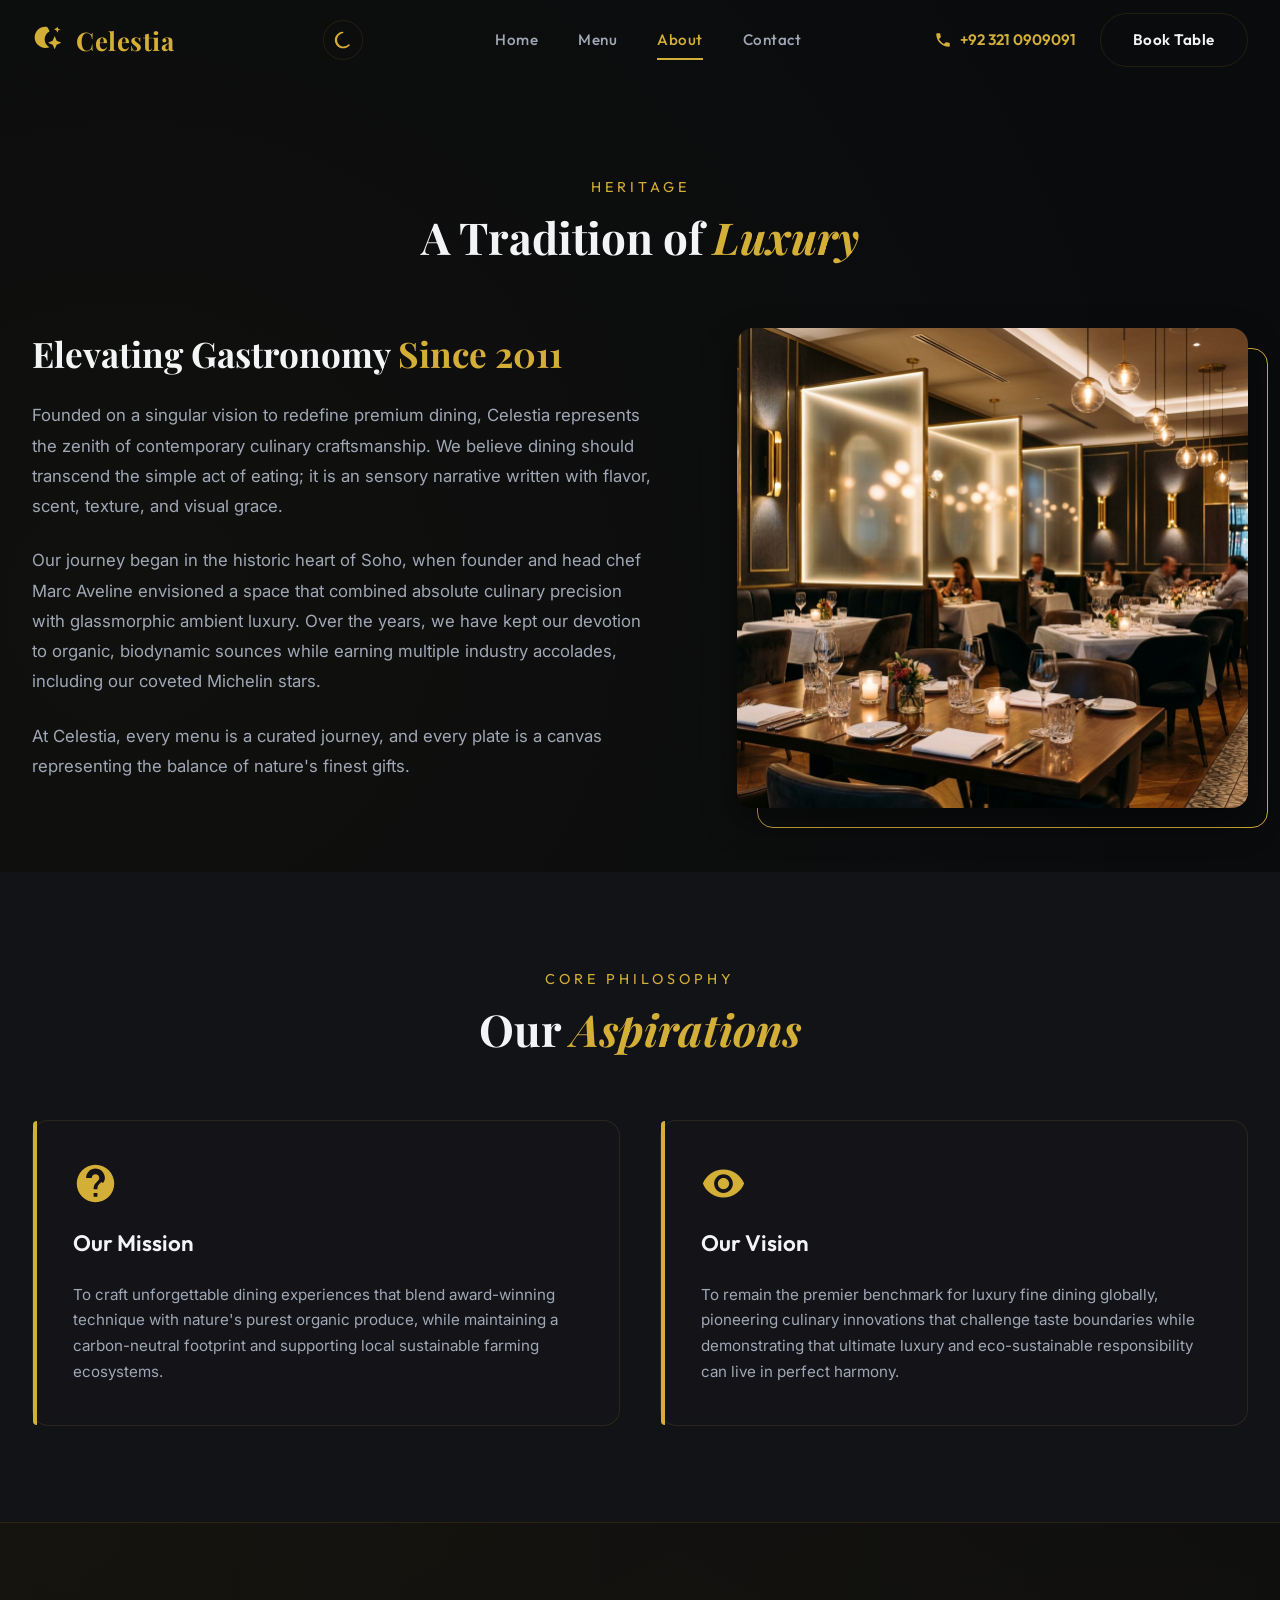
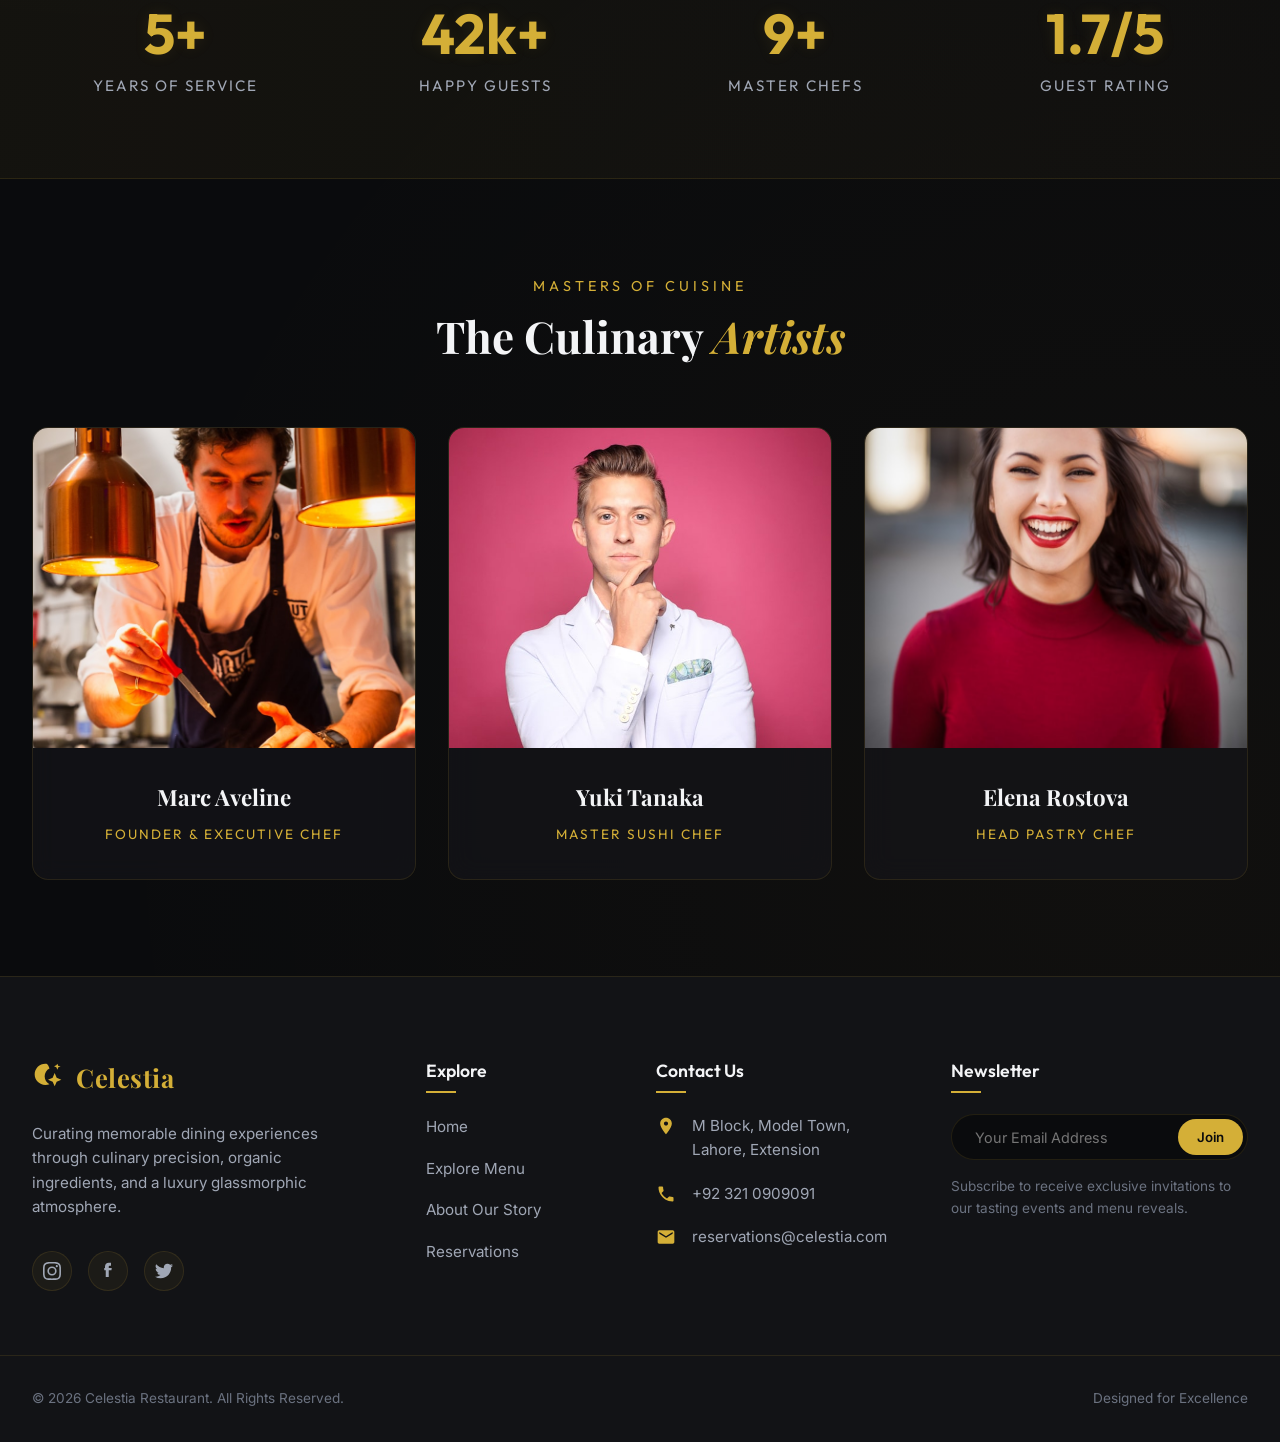
==== about.html @ 144b140e "Celestia Restaurant" ====
<!DOCTYPE html>
<html lang="en">
<head>
    <script>
        // Immediately apply saved theme to prevent flickering
        if (localStorage.getItem('theme') === 'light') {
            document.documentElement.classList.add('light-theme');
        }
    </script>
    <meta charset="UTF-8">
    <meta name="viewport" content="width=device-width, initial-scale=1.0">
    <title>Celestia | Our Story</title>
    <meta name="description" content="Discover Celestia's heritage, mission, and the culinary visionaries behind our Michelin-starred kitchen. Meet our chefs and explore our history.">
    <!-- Favicon -->
    <link rel="icon" type="image/svg+xml" href="data:image/svg+xml,<svg xmlns='http://www.w3.org/2000/svg' viewBox='0 0 24 24' fill='%23d4af37'><path d='M10 2c-4.42 0-8 3.58-8 8s3.58 8 8 8c1.1 0 2.15-.22 3.11-.62-2.18-1.07-3.61-3.35-3.61-5.88 0-2.53 1.43-4.81 3.61-5.88C12.15 2.22 11.1 2 10 2z'/><path d='M17 9l1.5 3.5L22 14l-3.5 1.5L17 19l-1.5-3.5L12 14l3.5-1.5L17 9z'/><path d='M19 2l.75 1.75L21.5 4l-1.75.75L19 6.5l-.75-1.75L16.5 4l1.75-.75L19 2z'/></svg>">
    <!-- Stylesheets -->
    <link rel="stylesheet" href="css/styles.css">
    <link rel="stylesheet" href="css/about.css">
</head>
<body>

    <!-- Preloader (Bonus Feature) -->
    <div id="preloader">
        <div class="loader-container">
            <div class="loader-logo">
                <svg class="logo-icon" viewBox="0 0 24 24" xmlns="http://www.w3.org/2000/svg">
                    <path d="M10 2c-4.42 0-8 3.58-8 8s3.58 8 8 8c1.1 0 2.15-.22 3.11-.62-2.18-1.07-3.61-3.35-3.61-5.88 0-2.53 1.43-4.81 3.61-5.88C12.15 2.22 11.1 2 10 2z" />
                    <path d="M17 9l1.5 3.5L22 14l-3.5 1.5L17 19l-1.5-3.5L12 14l3.5-1.5L17 9z" />
                    <path d="M19 2l.75 1.75L21.5 4l-1.75.75L19 6.5l-.75-1.75L16.5 4l1.75-.75L19 2z" />
                </svg>
                <span>Celestia</span>
            </div>
            <div class="loader-bar"></div>
        </div>
    </div>

    <!-- Header Section -->
    <header class="header" id="main-header">
        <div class="container nav-container">
            <!-- Brand Logo -->
            <a href="index.html" class="logo" id="header-logo">
                <svg class="logo-icon" viewBox="0 0 24 24" xmlns="http://www.w3.org/2000/svg">
                    <path d="M10 2c-4.42 0-8 3.58-8 8s3.58 8 8 8c1.1 0 2.15-.22 3.11-.62-2.18-1.07-3.61-3.35-3.61-5.88 0-2.53 1.43-4.81 3.61-5.88C12.15 2.22 11.1 2 10 2z" />
                    <path d="M17 9l1.5 3.5L22 14l-3.5 1.5L17 19l-1.5-3.5L12 14l3.5-1.5L17 9z" />
                    <path d="M19 2l.75 1.75L21.5 4l-1.75.75L19 6.5l-.75-1.75L16.5 4l1.75-.75L19 2z" />
                </svg>
                <span>Celestia</span>
            </a>

            <!-- Theme Toggle Button (Bonus Feature) -->
            <button class="theme-toggle" id="theme-toggle-btn" aria-label="Toggle Theme">
                <svg class="sun-icon" viewBox="0 0 24 24"><path d="M12 7c-2.76 0-5 2.24-5 5s2.24 5 5 5 5-2.24 5-5-2.24-5-5-5zM2 13h2c.55 0 1-.45 1-1s-.45-1-1-1H2c-.55 0-1 .45-1 1s.45 1 1 1zm18 0h2c.55 0 1-.45 1-1s-.45-1-1-1h-2c-.55 0-1 .45-1 1s.45 1 1 1zM11 2v2c0 .55.45 1 1 1s1-.45 1-1V2c0-.55-.45-1-1-1s-1 .45-1 1zm0 18v2c0 .55.45 1 1 1s1-.45 1-1v-2c0-.55-.45-1-1-1s-1 .45-1 1zM5.99 4.58c-.39-.39-1.03-.39-1.41 0s-.39 1.03 0 1.41l1.06 1.06c.39.39 1.03.39 1.41 0s.39-1.03 0-1.41L5.99 4.58zm12.37 12.37c-.39-.39-1.03-.39-1.41 0s-.39 1.03 0 1.41l1.06 1.06c.39.39 1.03.39 1.41 0s.39-1.03 0-1.41l-1.06-1.06zm1.06-12.37c-.39-.39-1.03-.39-1.41 0l-1.06 1.06c-.39.39-.39 1.03 0 1.41s1.03.39 1.41 0l1.06-1.06c.39-.38.39-1.02 0-1.41zm-12.37 12.37c-.39-.39-1.03-.39-1.41 0l-1.06 1.06c-.39.39-.39 1.03 0 1.41s1.03.39 1.41 0l1.06-1.06c.39-.38.39-1.02 0-1.41z"/></svg>
                <svg class="moon-icon" viewBox="0 0 24 24"><path d="M12.3 22h-.1c-5.5 0-10-4.5-10-10C2.2 6.8 6.3 2.5 11.5 2c.5-.1 1 .3 1 .8s-.3.9-.8 1c-4.2.7-7.2 4.6-6.7 9 .5 3.9 3.8 7 7.8 7 2.1 0 4.1-.8 5.6-2.3.4-.4 1-.4 1.4 0 .4.4.4 1 0 1.4-2.1 2-5 3.1-7.8 3.1z"/></svg>
            </button>

            <!-- Mobile Navigation Trigger -->
            <div class="hamburger" id="nav-toggle" aria-label="Toggle Navigation">
                <span></span>
                <span></span>
                <span></span>
            </div>

            <!-- Navigation Links -->
            <nav class="nav-menu" id="nav-links">
                <a href="index.html" class="nav-link" id="link-home">Home</a>
                <a href="menu.html" class="nav-link" id="link-menu">Menu</a>
                <a href="about.html" class="nav-link active" id="link-about">About</a>
                <a href="contact.html" class="nav-link" id="link-contact">Contact</a>
            </nav>

            <!-- Navbar Secondary CTA -->
            <div class="nav-actions">
                <a href="tel:+923210909091" class="nav-phone">
                    <svg width="18" height="18" viewBox="0 0 24 24" fill="currentColor">
                        <path d="M6.62 10.79c1.44 2.83 3.76 5.14 6.59 6.59l2.2-2.2c.27-.27.67-.36 1.02-.24 1.12.37 2.33.57 3.57.57.55 0 1 .45 1 1V20c0 .55-.45 1-1 1-9.39 0-17-7.61-17-17 0-.55.45-1 1-1h3.5c.55 0 1 .45 1 1 0 1.25.2 2.45.57 3.57.11.35.03.74-.25 1.02l-2.2 2.2z"/>
                    </svg>
                    <span>+92 321 0909091</span>
                </a>
                <a href="contact.html" class="btn btn-secondary" id="nav-book-btn">Book Table</a>
            </div>
        </div>
    </header>

    <main style="padding-top: var(--header-height);">
        <!-- About Introduction & Story -->
        <section class="about-story" id="our-heritage">
            <div class="container">
                <div class="section-header reveal">
                    <span class="section-subtitle">Heritage</span>
                    <h1 class="section-title">A Tradition of <span>Luxury</span></h1>
                </div>

                <div class="story-grid">
                    <div class="story-content reveal">
                        <h3>Elevating Gastronomy <span>Since 2011</span></h3>
                        <p>Founded on a singular vision to redefine premium dining, Celestia represents the zenith of contemporary culinary craftsmanship. We believe dining should transcend the simple act of eating; it is an sensory narrative written with flavor, scent, texture, and visual grace.</p>
                        <p>Our journey began in the historic heart of Soho, when founder and head chef Marc Aveline envisioned a space that combined absolute culinary precision with glassmorphic ambient luxury. Over the years, we have kept our devotion to organic, biodynamic sounces while earning multiple industry accolades, including our coveted Michelin stars.</p>
                        <p>At Celestia, every menu is a curated journey, and every plate is a canvas representing the balance of nature's finest gifts.</p>
                    </div>
                    <div class="story-img-wrap reveal" style="transition-delay: 0.2s;">
                        <div class="story-img-border"></div>
                        <img src="assets/images/about-story.jpg" alt="Celestia kitchen culinary master cooking" class="story-image">
                    </div>
                </div>
            </div>
        </section>

        <!-- Mission & Vision -->
        <section class="mission-vision" id="mission-values">
            <div class="container">
                <div class="section-header reveal">
                    <span class="section-subtitle">Core Philosophy</span>
                    <h2 class="section-title">Our <span>Aspirations</span></h2>
                </div>

                <div class="grid-2">
                    <!-- Mission -->
                    <div class="glass-card mv-card reveal">
                        <svg class="mv-icon" viewBox="0 0 24 24">
                            <path d="M12 2C6.48 2 2 6.48 2 12s4.48 10 10 10 10-4.48 10-10S17.52 2 12 2zm1 17h-2v-2h2v2zm2.07-7.75l-.9.92C13.45 12.9 13 13.5 13 15h-2v-.5c0-1.1.45-2.1 1.17-2.83l1.24-1.26c.37-.36.59-.86.59-1.41 0-1.1-.9-2-2-2s-2 .9-2 2H7c0-2.76 2.24-5 5-5s5 2.24 5 5c0 1.04-.42 1.99-1.07 2.75z"/>
                        </svg>
                        <h3>Our Mission</h3>
                        <p>To craft unforgettable dining experiences that blend award-winning technique with nature's purest organic produce, while maintaining a carbon-neutral footprint and supporting local sustainable farming ecosystems.</p>
                    </div>
                    <!-- Vision -->
                    <div class="glass-card mv-card reveal" style="transition-delay: 0.15s;">
                        <svg class="mv-icon" viewBox="0 0 24 24">
                            <path d="M12 4.5C7 4.5 2.73 7.61 1 12c1.73 4.39 6 7.5 11 7.5s9.27-3.11 11-7.5c-1.73-4.39-6-7.5-11-7.5zM12 17c-2.76 0-5-2.24-5-5s2.24-5 5-5 5 2.24 5 5-2.24 5-5 5zm0-8c-1.66 0-3 1.34-3 3s1.34 3 3 3 3-1.34 3-3-1.34-3-3-3z"/>
                        </svg>
                        <h3>Our Vision</h3>
                        <p>To remain the premier benchmark for luxury fine dining globally, pioneering culinary innovations that challenge taste boundaries while demonstrating that ultimate luxury and eco-sustainable responsibility can live in perfect harmony.</p>
                    </div>
                </div>
            </div>
        </section>

        <!-- Statistics counters section -->
        <section class="stats" id="stats-counters">
            <div class="container grid-4">
                <!-- Stat 1 -->
                <div class="stat-item reveal">
                    <span class="stat-number"><span class="counter" data-target="15">0</span>+</span>
                    <span class="stat-label">Years of Service</span>
                </div>
                <!-- Stat 2 -->
                <div class="stat-item reveal" style="transition-delay: 0.1s;">
                    <span class="stat-number"><span class="counter" data-target="120">0</span>k+</span>
                    <span class="stat-label">Happy Guests</span>
                </div>
                <!-- Stat 3 -->
                <div class="stat-item reveal" style="transition-delay: 0.2s;">
                    <span class="stat-number"><span class="counter" data-target="25">0</span>+</span>
                    <span class="stat-label">Master Chefs</span>
                </div>
                <!-- Stat 4 -->
                <div class="stat-item reveal" style="transition-delay: 0.3s;">
                    <span class="stat-number"><span class="counter" data-target="4.9" data-decimals="1">0</span>/5</span>
                    <span class="stat-label">Guest Rating</span>
                </div>
            </div>
        </section>

        <!-- Team Section -->
        <section class="team" id="culinary-team">
            <div class="container">
                <div class="section-header reveal">
                    <span class="section-subtitle">Masters of Cuisine</span>
                    <h2 class="section-title">The Culinary <span>Artists</span></h2>
                </div>

                <div class="grid-3 team-grid">
                    <!-- Chef 1 -->
                    <div class="glass-card team-card reveal">
                        <div class="team-img-wrap">
                            <img src="assets/images/chef-1.jpg" alt="Chef Marc Aveline">
                            <div class="team-social-overlay">
                                <a href="#" class="team-social-icon" aria-label="Twitter">
                                    <svg width="16" height="16" fill="currentColor" viewBox="0 0 24 24"><path d="M24 4.557a9.83 9.83 0 01-2.828.775 4.932 4.932 0 002.165-2.724 9.864 9.864 0 01-3.127 1.195 4.916 4.916 0 00-3.594-1.555c-3.179 0-5.515 2.966-4.797 6.045A13.978 13.978 0 011.671 3.149a4.909 4.909 0 001.523 6.574 4.903 4.903 0 01-2.229-.616c-.054 2.281 1.581 4.415 3.949 4.89a4.935 4.935 0 01-2.224.084 4.928 4.928 0 004.6 3.417A9.867 9.867 0 010 19.54a13.94 13.94 0 007.548 2.212c9.142 0 14.307-7.721 13.995-14.646A10.025 10.025 0 0024 4.557z"/></svg>
                                </a>
                                <a href="#" class="team-social-icon" aria-label="Instagram">
                                    <svg width="16" height="16" fill="currentColor" viewBox="0 0 24 24"><path d="M12 2.163c3.204 0 3.584.012 4.85.07 3.252.148 4.771 1.691 4.919 4.919.058 1.265.069 1.645.069 4.849 0 3.205-.012 3.584-.069 4.849-.149 3.225-1.664 4.771-4.919 4.919-1.266.058-1.644.07-4.85.07-3.204 0-3.584-.012-4.849-.07-3.26-.149-4.771-1.699-4.919-4.92-.058-1.265-.07-1.644-.07-4.849 0-3.204.013-3.583.07-4.849.149-3.227 1.664-4.771 4.919-4.919 1.266-.057 1.645-.069 4.849-.069zM12 0C8.741 0 8.333.014 7.053.072 2.695.272.273 2.69.073 7.051.014 8.333 0 8.741 0 12c0 3.259.014 3.668.072 4.948.2 4.358 2.618 6.78 6.98 6.98 1.281.058 1.689.072 4.948.072 3.259 0 3.668-.014 4.948-.072 4.354-.2 6.782-2.618 6.979-6.98.059-1.28.073-1.689.073-4.948 0-3.259-.014-3.667-.072-4.947-.196-4.354-2.617-6.78-6.979-6.98C15.668.014 15.259 0 12 0zm0 5.838a6.162 6.162 0 100 12.324 6.162 6.162 0 000-12.324zM12 16a4 4 0 110-8 4 4 0 010 8zm6.406-11.845a1.44 1.44 0 100 2.881 1.44 1.44 0 000-2.881z"/></svg>
                                </a>
                            </div>
                        </div>
                        <div class="team-info">
                            <h3 class="team-name">Marc Aveline</h3>
                            <span class="team-role">Founder & Executive Chef</span>
                        </div>
                    </div>
                    <!-- Chef 2 -->
                    <div class="glass-card team-card reveal" style="transition-delay: 0.1s;">
                        <div class="team-img-wrap">
                            <img src="assets/images/chef-2.jpg" alt="Chef Yuki Tanaka">
                            <div class="team-social-overlay">
                                <a href="#" class="team-social-icon" aria-label="Twitter">
                                    <svg width="16" height="16" fill="currentColor" viewBox="0 0 24 24"><path d="M24 4.557a9.83 9.83 0 01-2.828.775 4.932 4.932 0 002.165-2.724 9.864 9.864 0 01-3.127 1.195 4.916 4.916 0 00-3.594-1.555c-3.179 0-5.515 2.966-4.797 6.045A13.978 13.978 0 011.671 3.149a4.909 4.909 0 001.523 6.574 4.903 4.903 0 01-2.229-.616c-.054 2.281 1.581 4.415 3.949 4.89a4.935 4.935 0 01-2.224.084 4.928 4.928 0 004.6 3.417A9.867 9.867 0 010 19.54a13.94 13.94 0 007.548 2.212c9.142 0 14.307-7.721 13.995-14.646A10.025 10.025 0 0024 4.557z"/></svg>
                                </a>
                                <a href="#" class="team-social-icon" aria-label="Instagram">
                                    <svg width="16" height="16" fill="currentColor" viewBox="0 0 24 24"><path d="M12 2.163c3.204 0 3.584.012 4.85.07 3.252.148 4.771 1.691 4.919 4.919.058 1.265.069 1.645.069 4.849 0 3.205-.012 3.584-.069 4.849-.149 3.225-1.664 4.771-4.919 4.919-1.266.058-1.644.07-4.85.07-3.204 0-3.584-.012-4.849-.07-3.26-.149-4.771-1.699-4.919-4.92-.058-1.265-.07-1.644-.07-4.849 0-3.204.013-3.583.07-4.849.149-3.227 1.664-4.771 4.919-4.919 1.266-.057 1.645-.069 4.849-.069zM12 0C8.741 0 8.333.014 7.053.072 2.695.272.273 2.69.073 7.051.014 8.333 0 8.741 0 12c0 3.259.014 3.668.072 4.948.2 4.358 2.618 6.78 6.98 6.98 1.281.058 1.689.072 4.948.072 3.259 0 3.668-.014 4.948-.072 4.354-.2 6.782-2.618 6.979-6.98.059-1.28.073-1.689.073-4.948 0-3.259-.014-3.667-.072-4.947-.196-4.354-2.617-6.78-6.979-6.98C15.668.014 15.259 0 12 0zm0 5.838a6.162 6.162 0 100 12.324 6.162 6.162 0 000-12.324zM12 16a4 4 0 110-8 4 4 0 010 8zm6.406-11.845a1.44 1.44 0 100 2.881 1.44 1.44 0 000-2.881z"/></svg>
                                </a>
                            </div>
                        </div>
                        <div class="team-info">
                            <h3 class="team-name">Yuki Tanaka</h3>
                            <span class="team-role">Master Sushi Chef</span>
                        </div>
                    </div>
                    <!-- Chef 3 -->
                    <div class="glass-card team-card reveal" style="transition-delay: 0.2s;">
                        <div class="team-img-wrap">
                            <img src="assets/images/chef-3.jpg" alt="Chef Elena Rostova">
                            <div class="team-social-overlay">
                                <a href="#" class="team-social-icon" aria-label="Twitter">
                                    <svg width="16" height="16" fill="currentColor" viewBox="0 0 24 24"><path d="M24 4.557a9.83 9.83 0 01-2.828.775 4.932 4.932 0 002.165-2.724 9.864 9.864 0 01-3.127 1.195 4.916 4.916 0 00-3.594-1.555c-3.179 0-5.515 2.966-4.797 6.045A13.978 13.978 0 011.671 3.149a4.909 4.909 0 001.523 6.574 4.903 4.903 0 01-2.229-.616c-.054 2.281 1.581 4.415 3.949 4.89a4.935 4.935 0 01-2.224.084 4.928 4.928 0 004.6 3.417A9.867 9.867 0 010 19.54a13.94 13.94 0 007.548 2.212c9.142 0 14.307-7.721 13.995-14.646A10.025 10.025 0 0024 4.557z"/></svg>
                                </a>
                                <a href="#" class="team-social-icon" aria-label="Instagram">
                                    <svg width="16" height="16" fill="currentColor" viewBox="0 0 24 24"><path d="M12 2.163c3.204 0 3.584.012 4.85.07 3.252.148 4.771 1.691 4.919 4.919.058 1.265.069 1.645.069 4.849 0 3.205-.012 3.584-.069 4.849-.149 3.225-1.664 4.771-4.919 4.919-1.266.058-1.644.07-4.85.07-3.204 0-3.584-.012-4.849-.07-3.26-.149-4.771-1.699-4.919-4.92-.058-1.265-.07-1.644-.07-4.849 0-3.204.013-3.583.07-4.849.149-3.227 1.664-4.771 4.919-4.919 1.266-.057 1.645-.069 4.849-.069zM12 0C8.741 0 8.333.014 7.053.072 2.695.272.273 2.69.073 7.051.014 8.333 0 8.741 0 12c0 3.259.014 3.668.072 4.948.2 4.358 2.618 6.78 6.98 6.98 1.281.058 1.689.072 4.948.072 3.259 0 3.668-.014 4.948-.072 4.354-.2 6.782-2.618 6.979-6.98.059-1.28.073-1.689.073-4.948 0-3.259-.014-3.667-.072-4.947-.196-4.354-2.617-6.78-6.979-6.98C15.668.014 15.259 0 12 0zm0 5.838a6.162 6.162 0 100 12.324 6.162 6.162 0 000-12.324zM12 16a4 4 0 110-8 4 4 0 010 8zm6.406-11.845a1.44 1.44 0 100 2.881 1.44 1.44 0 000-2.881z"/></svg>
                                </a>
                            </div>
                        </div>
                        <div class="team-info">
                            <h3 class="team-name">Elena Rostova</h3>
                            <span class="team-role">Head Pastry Chef</span>
                        </div>
                    </div>
                </div>
            </div>
        </section>
    </main>

    <!-- Footer Section -->
    <footer class="footer">
        <div class="container footer-grid">
            <!-- Col 1: Brand -->
            <div class="footer-brand">
                <a href="index.html" class="logo">
                    <svg class="logo-icon" viewBox="0 0 24 24" xmlns="http://www.w3.org/2000/svg">
                        <path d="M10 2c-4.42 0-8 3.58-8 8s3.58 8 8 8c1.1 0 2.15-.22 3.11-.62-2.18-1.07-3.61-3.35-3.61-5.88 0-2.53 1.43-4.81 3.61-5.88C12.15 2.22 11.1 2 10 2z" />
                        <path d="M17 9l1.5 3.5L22 14l-3.5 1.5L17 19l-1.5-3.5L12 14l3.5-1.5L17 9z" />
                        <path d="M19 2l.75 1.75L21.5 4l-1.75.75L19 6.5l-.75-1.75L16.5 4l1.75-.75L19 2z" />
                    </svg>
                    <span>Celestia</span>
                </a>
                <p>Curating memorable dining experiences through culinary precision, organic ingredients, and a luxury glassmorphic atmosphere.</p>
                <div class="social-links">
                    <a href="#" class="social-icon" aria-label="Instagram">
                        <svg width="18" height="18" viewBox="0 0 24 24" fill="currentColor"><path d="M12 2.163c3.204 0 3.584.012 4.85.07 3.252.148 4.771 1.691 4.919 4.919.058 1.265.069 1.645.069 4.849 0 3.205-.012 3.584-.069 4.849-.149 3.225-1.664 4.771-4.919 4.919-1.266.058-1.644.07-4.85.07-3.204 0-3.584-.012-4.849-.07-3.26-.149-4.771-1.699-4.919-4.92-.058-1.265-.07-1.644-.07-4.849 0-3.204.013-3.583.07-4.849.149-3.227 1.664-4.771 4.919-4.919 1.266-.057 1.645-.069 4.849-.069zM12 0C8.741 0 8.333.014 7.053.072 2.695.272.273 2.69.073 7.051.014 8.333 0 8.741 0 12c0 3.259.014 3.668.072 4.948.2 4.358 2.618 6.78 6.98 6.98 1.281.058 1.689.072 4.948.072 3.259 0 3.668-.014 4.948-.072 4.354-.2 6.782-2.618 6.979-6.98.059-1.28.073-1.689.073-4.948 0-3.259-.014-3.667-.072-4.947-.196-4.354-2.617-6.78-6.979-6.98C15.668.014 15.259 0 12 0zm0 5.838a6.162 6.162 0 100 12.324 6.162 6.162 0 000-12.324zM12 16a4 4 0 110-8 4 4 0 010 8zm6.406-11.845a1.44 1.44 0 100 2.881 1.44 1.44 0 000-2.881z"/></svg>
                    </a>
                    <a href="#" class="social-icon" aria-label="Facebook">
                        <svg width="18" height="18" viewBox="0 0 24 24" fill="currentColor"><path d="M9 8H7v3h2v9h4v-9h3.6l.4-3H13V6c0-.5.5-1 1-1h2V1h-3c-3 0-5 2-5 5v2z"/></svg>
                    </a>
                    <a href="#" class="social-icon" aria-label="Twitter">
                        <svg width="18" height="18" viewBox="0 0 24 24" fill="currentColor"><path d="M24 4.557a9.83 9.83 0 01-2.828.775 4.932 4.932 0 002.165-2.724 9.864 9.864 0 01-3.127 1.195 4.916 4.916 0 00-3.594-1.555c-3.179 0-5.515 2.966-4.797 6.045A13.978 13.978 0 011.671 3.149a4.909 4.909 0 001.523 6.574 4.903 4.903 0 01-2.229-.616c-.054 2.281 1.581 4.415 3.949 4.89a4.935 4.935 0 01-2.224.084 4.928 4.928 0 004.6 3.417A9.867 9.867 0 010 19.54a13.94 13.94 0 007.548 2.212c9.142 0 14.307-7.721 13.995-14.646A10.025 10.025 0 0024 4.557z"/></svg>
                    </a>
                </div>
            </div>

            <!-- Col 2: Navigation Links -->
            <div class="footer-col">
                <h4>Explore</h4>
                <ul class="footer-links">
                    <li><a href="index.html">Home</a></li>
                    <li><a href="menu.html">Explore Menu</a></li>
                    <li><a href="about.html">About Our Story</a></li>
                    <li><a href="contact.html">Reservations</a></li>
                </ul>
            </div>

            <!-- Col 3: Contact Info -->
            <div class="footer-col">
                <h4>Contact Us</h4>
                <ul class="footer-info">
                    <li>
                        <svg viewBox="0 0 24 24"><path d="M12 2C8.13 2 5 5.13 5 9c0 5.25 7 13 7 13s7-7.75 7-13c0-3.87-3.13-7-7-7zm0 9.5c-1.38 0-2.5-1.12-2.5-2.5s1.12-2.5 2.5-2.5 2.5 1.12 2.5 2.5-1.12 2.5-2.5 2.5z"/></svg>
                        <span>M Block, Model Town, Lahore, Extension</span>
                    </li>
                    <li>
                        <svg viewBox="0 0 24 24"><path d="M6.62 10.79c1.44 2.83 3.76 5.14 6.59 6.59l2.2-2.2c.27-.27.67-.36 1.02-.24 1.12.37 2.33.57 3.57.57.55 0 1 .45 1 1V20c0 .55-.45 1-1 1-9.39 0-17-7.61-17-17 0-.55.45-1 1-1h3.5c.55 0 1 .45 1 1 0 1.25.2 2.45.57 3.57.11.35.03.74-.25 1.02l-2.2 2.2z"/></svg>
                        <span>+92 321 0909091</span>
                    </li>
                    <li>
                        <svg viewBox="0 0 24 24"><path d="M20 4H4c-1.1 0-1.99.9-1.99 2L2 18c0 1.1.9 2 2 2h16c1.1 0 2-.9 2-2V6c0-1.1-.9-2-2-2zm0 4l-8 5-8-5V6l8 5 8-5v2z"/></svg>
                        <span>reservations@celestia.com</span>
                    </li>
                </ul>
            </div>

            <!-- Col 4: Newsletter -->
            <div class="footer-col">
                <h4>Newsletter</h4>
                <form class="newsletter-form" id="newsletter-form" onsubmit="event.preventDefault(); alert('Thank you for subscribing to Celestia updates!');">
                    <div class="newsletter-input-wrap">
                        <input type="email" placeholder="Your Email Address" class="newsletter-input" required aria-label="Email Address">
                        <button type="submit" class="newsletter-btn">Join</button>
                    </div>
                    <p>Subscribe to receive exclusive invitations to our tasting events and menu reveals.</p>
                </form>
            </div>
        </div>

        <!-- Footer Bottom -->
        <div class="container footer-bottom">
            <p>&copy; 2026 Celestia Restaurant. All Rights Reserved.</p>
            <p>Designed for Excellence</p>
        </div>
    </footer>

    <!-- JavaScripts -->
    <script src="js/main.js"></script>
    <script>
        // Page-specific inline script for Count-Up Statistics
        document.addEventListener('DOMContentLoaded', () => {
            const statsSection = document.getElementById('stats-counters');
            const counters = document.querySelectorAll('.counter');
            const speed = 150; // Controls increment rate

            const startCounters = () => {
                counters.forEach(counter => {
                    const target = parseFloat(counter.getAttribute('data-target'));
                    const decimals = parseInt(counter.getAttribute('data-decimals')) || 0;
                    let count = 0;
                    
                    const updateCount = () => {
                        const inc = target / speed;
                        if (count < target) {
                            count += inc;
                            if (count > target) count = target;
                            counter.innerText = count.toFixed(decimals);
                            setTimeout(updateCount, 12);
                        } else {
                            counter.innerText = target.toFixed(decimals);
                        }
                    };
                    updateCount();
                });
            };

            // Setup Intersection Observer for Stats
            if (statsSection) {
                const statsObserver = new IntersectionObserver((entries, observer) => {
                    entries.forEach(entry => {
                        if (entry.isIntersecting) {
                            startCounters();
                            observer.unobserve(entry.target);
                        }
                    });
                }, {
                    threshold: 0.2
                });
                statsObserver.observe(statsSection);
            }
        });
    </script>
    
    <!-- Back to Top Button (Bonus Feature) -->
    <button class="back-to-top" id="back-to-top-btn" aria-label="Back to Top">
        <svg viewBox="0 0 24 24">
            <path d="M7.41 15.41L12 10.83l4.59 4.58L18 14l-6-6-6 6z"/>
        </svg>
    </button>
</body>
</html>
---- css/styles.css ----
@import url('https://fonts.googleapis.com/css2?family=Inter:wght@300;400;500;600;700&family=Outfit:wght@300;400;500;600;700&family=Playfair+Display:ital,wght@0,400;0,600;0,700;1,400&display=swap');

/* ==========================================
   CSS VARIABLES & DESIGN SYSTEM
   ========================================== */
:root {
    --bg-primary: #0a0b0d;
    --bg-secondary: #121316;
    --bg-glass: rgba(18, 19, 22, 0.75);
    --bg-card: rgba(22, 23, 27, 0.6);
    --bg-card-hover: rgba(28, 30, 36, 0.8);
    
    --primary: #d4af37; /* Warm Gold */
    --primary-rgb: 212, 175, 55;
    --primary-light: #f3e5ab;
    --accent: #e5a93b; /* Amber Gold */
    --accent-rgb: 229, 169, 59;
    
    --text-primary: #f3f4f6;
    --text-secondary: #a0a7b5;
    --text-muted: #6b7280;
    
    --border-subtle: rgba(212, 175, 55, 0.12);
    --border-hover: rgba(212, 175, 55, 0.3);
    --border-focus: rgba(229, 169, 59, 0.6);
    
    --glow-primary: rgba(212, 175, 55, 0.2);
    --glow-btn-hover: rgba(212, 175, 55, 0.4);
    
    --font-heading: 'Playfair Display', Georgia, serif;
    --font-ui: 'Outfit', sans-serif;
    --font-body: 'Inter', sans-serif;
    
    --transition-smooth: all 0.4s cubic-bezier(0.16, 1, 0.3, 1);
    --transition-quick: all 0.2s ease;
    
    --max-width: 1280px;
    --header-height: 80px;
}

/* ==========================================
   RESET & BASE STYLES
   ========================================== */
* {
    margin: 0;
    padding: 0;
    box-sizing: border-box;
}

html {
    scroll-behavior: smooth;
    font-size: 16px;
}

body {
    background-color: var(--bg-primary);
    color: var(--text-primary);
    font-family: var(--font-body);
    line-height: 1.6;
    overflow-x: hidden;
    -webkit-font-smoothing: antialiased;
    background-image: 
        radial-gradient(circle at 10% 20%, rgba(212, 175, 55, 0.03) 0%, transparent 40%),
        radial-gradient(circle at 90% 80%, rgba(229, 169, 59, 0.03) 0%, transparent 40%);
}

img {
    max-width: 100%;
    height: auto;
    display: block;
}

a {
    color: inherit;
    text-decoration: none;
    transition: var(--transition-quick);
}

ul {
    list-style: none;
}

input, textarea, button, select {
    font-family: inherit;
    color: inherit;
    background: transparent;
    border: none;
    outline: none;
}

/* Custom Scrollbar */
::-webkit-scrollbar {
    width: 8px;
}
::-webkit-scrollbar-track {
    background: var(--bg-primary);
}
::-webkit-scrollbar-thumb {
    background: rgba(212, 175, 55, 0.3);
    border-radius: 4px;
}
::-webkit-scrollbar-thumb:hover {
    background: var(--primary);
}

/* ==========================================
   COMMON LAYOUTS & CONTAINERS
   ========================================== */
.container {
    width: 100%;
    max-width: var(--max-width);
    margin: 0 auto;
    padding: 0 2rem;
}

section {
    padding: 6rem 0;
    position: relative;
}

.text-center { text-align: center; }

/* Grid systems */
.grid-2 { display: grid; grid-template-columns: repeat(2, 1fr); gap: 2.5rem; }
.grid-3 { display: grid; grid-template-columns: repeat(3, 1fr); gap: 2rem; }
.grid-4 { display: grid; grid-template-columns: repeat(4, 1fr); gap: 1.5rem; }

/* Glassmorphism template */
.glass-card {
    background: var(--bg-card);
    backdrop-filter: blur(12px);
    -webkit-backdrop-filter: blur(12px);
    border: 1px solid var(--border-subtle);
    border-radius: 16px;
    padding: 2.5rem;
    transition: var(--transition-smooth);
}

.glass-card:hover {
    border-color: var(--border-hover);
    transform: translateY(-5px);
    box-shadow: 0 12px 30px rgba(0, 0, 0, 0.4), 0 0 20px rgba(var(--primary-rgb), 0.05);
    background: var(--bg-card-hover);
}

/* Buttons */
.btn {
    display: inline-flex;
    align-items: center;
    justify-content: center;
    padding: 0.85rem 2rem;
    border-radius: 50px;
    font-family: var(--font-ui);
    font-weight: 600;
    font-size: 0.95rem;
    letter-spacing: 0.5px;
    cursor: pointer;
    transition: var(--transition-smooth);
    position: relative;
    overflow: hidden;
}

.btn-primary {
    background: var(--primary);
    color: var(--bg-primary);
    box-shadow: 0 4px 15px var(--glow-primary);
}

.btn-primary:hover {
    background: var(--primary-light);
    box-shadow: 0 6px 20px var(--glow-btn-hover);
    transform: translateY(-2px);
}

.btn-secondary {
    border: 1px solid var(--border-subtle);
    background: transparent;
    color: var(--text-primary);
}

.btn-secondary:hover {
    border-color: var(--primary);
    background: rgba(212, 175, 55, 0.05);
    color: var(--primary);
    transform: translateY(-2px);
}

/* Section Header Styles */
.section-header {
    text-align: center;
    max-width: 600px;
    margin: 0 auto 4rem auto;
}

.section-subtitle {
    font-family: var(--font-ui);
    color: var(--primary);
    font-size: 0.9rem;
    text-transform: uppercase;
    letter-spacing: 4px;
    display: block;
    margin-bottom: 0.75rem;
}

.section-title {
    font-family: var(--font-heading);
    font-size: 2.75rem;
    color: var(--text-primary);
    line-height: 1.2;
}

.section-title span {
    color: var(--primary);
    font-style: italic;
}

/* ==========================================
   NAVIGATION BAR
   ========================================== */
.header {
    position: fixed;
    top: 0;
    left: 0;
    width: 100%;
    height: var(--header-height);
    z-index: 1000;
    transition: var(--transition-smooth);
    display: flex;
    align-items: center;
}

.header.sticky {
    height: 70px;
    background: var(--bg-glass);
    backdrop-filter: blur(15px);
    -webkit-backdrop-filter: blur(15px);
    border-bottom: 1px solid var(--border-subtle);
    box-shadow: 0 4px 30px rgba(0, 0, 0, 0.3);
}

.nav-container {
    display: flex;
    justify-content: space-between;
    align-items: center;
    width: 100%;
}

.logo {
    display: flex;
    align-items: center;
    gap: 0.75rem;
    font-family: var(--font-heading);
    font-size: 1.6rem;
    font-weight: 700;
    letter-spacing: 0.5px;
}

.logo span {
    color: var(--primary);
}

.logo-icon {
    width: 32px;
    height: 32px;
    fill: var(--primary);
}

.nav-menu {
    display: flex;
    align-items: center;
    gap: 2.5rem;
}

.nav-link {
    font-family: var(--font-ui);
    font-size: 0.95rem;
    font-weight: 500;
    letter-spacing: 0.5px;
    color: var(--text-secondary);
    position: relative;
    padding: 0.5rem 0;
}

.nav-link:hover, .nav-link.active {
    color: var(--primary);
}

.nav-link::after {
    content: '';
    position: absolute;
    bottom: 0;
    left: 0;
    width: 0;
    height: 2px;
    background-color: var(--primary);
    transition: var(--transition-smooth);
}

.nav-link:hover::after, .nav-link.active::after {
    width: 100%;
}

.nav-actions {
    display: flex;
    align-items: center;
    gap: 1.5rem;
}

.nav-phone {
    font-family: var(--font-ui);
    font-weight: 600;
    font-size: 0.95rem;
    color: var(--primary);
    display: flex;
    align-items: center;
    gap: 0.5rem;
}

/* Mobile Toggle Hamburger */
.hamburger {
    display: none;
    flex-direction: column;
    justify-content: space-between;
    width: 28px;
    height: 18px;
    cursor: pointer;
    z-index: 1100;
}

.hamburger span {
    display: block;
    width: 100%;
    height: 2px;
    background-color: var(--text-primary);
    transition: var(--transition-smooth);
}

/* ==========================================
   FOOTER
   ========================================== */
.footer {
    background: var(--bg-secondary);
    border-top: 1px solid var(--border-subtle);
    padding: 5rem 0 2rem 0;
    position: relative;
}

.footer-grid {
    display: grid;
    grid-template-columns: 2fr 1fr 1.2fr 1.8fr;
    gap: 4rem;
    margin-bottom: 4rem;
}

.footer-brand .logo {
    margin-bottom: 1.5rem;
}

.footer-brand p {
    color: var(--text-secondary);
    font-size: 0.95rem;
    margin-bottom: 2rem;
}

.social-links {
    display: flex;
    gap: 1rem;
}

.social-icon {
    width: 40px;
    height: 40px;
    border-radius: 50%;
    background: rgba(212, 175, 55, 0.05);
    border: 1px solid var(--border-subtle);
    display: flex;
    align-items: center;
    justify-content: center;
    color: var(--text-secondary);
    transition: var(--transition-quick);
}

.social-icon:hover {
    background: var(--primary);
    color: var(--bg-primary);
    border-color: var(--primary);
    transform: translateY(-3px);
}

.footer-col h4 {
    font-family: var(--font-ui);
    font-size: 1.1rem;
    color: var(--text-primary);
    margin-bottom: 1.8rem;
    font-weight: 600;
    position: relative;
}

.footer-col h4::after {
    content: '';
    position: absolute;
    left: 0;
    bottom: -8px;
    width: 30px;
    height: 2px;
    background-color: var(--primary);
}

.footer-links li {
    margin-bottom: 1rem;
}

.footer-links a {
    color: var(--text-secondary);
    font-size: 0.95rem;
}

.footer-links a:hover {
    color: var(--primary);
    padding-left: 5px;
}

.footer-info li {
    display: flex;
    gap: 1rem;
    align-items: flex-start;
    margin-bottom: 1.2rem;
    color: var(--text-secondary);
    font-size: 0.95rem;
}

.footer-info svg {
    width: 20px;
    height: 20px;
    fill: var(--primary);
    flex-shrink: 0;
    margin-top: 2px;
}

.newsletter-form {
    display: flex;
    flex-direction: column;
    gap: 1rem;
}

.newsletter-input-wrap {
    display: flex;
    border: 1px solid var(--border-subtle);
    border-radius: 50px;
    padding: 0.25rem;
    background: var(--bg-primary);
    align-items: center;
    transition: var(--transition-smooth);
}

.newsletter-input-wrap:focus-within {
    border-color: var(--primary);
    box-shadow: 0 0 10px rgba(var(--primary-rgb), 0.15);
}

.newsletter-input {
    width: 100%;
    padding: 0.6rem 1.2rem;
    font-size: 0.9rem;
    color: var(--text-primary);
}

.newsletter-btn {
    background: var(--primary);
    color: var(--bg-primary);
    padding: 0.6rem 1.2rem;
    border-radius: 50px;
    cursor: pointer;
    font-weight: 600;
    transition: var(--transition-quick);
}

.newsletter-btn:hover {
    background: var(--primary-light);
}

.newsletter-form p {
    font-size: 0.85rem;
    color: var(--text-muted);
}

.footer-bottom {
    border-top: 1px solid var(--border-subtle);
    padding-top: 2rem;
    display: flex;
    justify-content: space-between;
    align-items: center;
    color: var(--text-muted);
    font-size: 0.85rem;
}

/* ==========================================
   SCROLL ANIMATION STATES
   ========================================== */
.reveal {
    opacity: 0;
    transform: translateY(30px);
    transition: opacity 0.8s ease, transform 0.8s cubic-bezier(0.16, 1, 0.3, 1);
}

.reveal.visible {
    opacity: 1;
    transform: translateY(0);
}

/* ==========================================
   MEDIA QUERIES (RESPONSIVENESS)
   ========================================== */
@media (max-width: 1100px) {
    .footer-grid {
        grid-template-columns: repeat(2, 1fr);
        gap: 3rem;
    }
}

@media (max-width: 968px) {
    :root {
        --header-height: 70px;
    }
    
    .grid-4 { grid-template-columns: repeat(2, 1fr); }
    .grid-3 { grid-template-columns: repeat(2, 1fr); }
    .grid-2 { grid-template-columns: 1fr; }
    
    .hamburger {
        display: flex;
    }
    
    .nav-menu {
        position: fixed;
        top: 0;
        right: -100%;
        width: 300px;
        height: 100vh;
        background: var(--bg-secondary);
        border-left: 1px solid var(--border-subtle);
        flex-direction: column;
        justify-content: center;
        gap: 2.5rem;
        z-index: 1050;
        transition: var(--transition-smooth);
        box-shadow: -10px 0 30px rgba(0,0,0,0.5);
    }
    
    .nav-menu.active {
        right: 0;
    }
    
    .hamburger.active span:nth-child(1) {
        transform: rotate(45deg) translate(5px, 6px);
    }
    
    .hamburger.active span:nth-child(2) {
        opacity: 0;
    }
    
    .hamburger.active span:nth-child(3) {
        transform: rotate(-45deg) translate(6px, -7px);
    }
    
    .nav-actions {
        display: none;
    }
}

@media (max-width: 576px) {
    html {
        font-size: 14px;
    }
    .container {
        padding: 0 1.5rem;
    }
    .grid-4, .grid-3 {
        grid-template-columns: 1fr;
    }
    .footer-grid {
        grid-template-columns: 1fr;
        gap: 2.5rem;
    }
    .footer-bottom {
        flex-direction: column;
        gap: 1rem;
        text-align: center;
    }
    .section-title {
        font-size: 2.25rem;
    }
}

/* ==========================================
   LOADING SCREEN (BONUS FEATURE)
   ========================================== */
#preloader {
    position: fixed;
    top: 0;
    left: 0;
    width: 100vw;
    height: 100vh;
    background-color: var(--bg-primary);
    z-index: 9999;
    display: flex;
    justify-content: center;
    align-items: center;
    transition: opacity 0.5s ease, visibility 0.5s ease;
}

#preloader.fade-out {
    opacity: 0;
    visibility: hidden;
}

.loader-container {
    text-align: center;
}

.loader-logo {
    display: flex;
    align-items: center;
    justify-content: center;
    gap: 0.75rem;
    font-family: var(--font-heading);
    font-size: 2.2rem;
    font-weight: 700;
    color: var(--primary);
    margin-bottom: 1.5rem;
    animation: loaderPulse 1.8s infinite ease-in-out;
}

.loader-logo .logo-icon {
    width: 44px;
    height: 44px;
    fill: var(--primary);
}

.loader-bar {
    width: 120px;
    height: 2px;
    background: rgba(212, 175, 55, 0.1);
    border-radius: 4px;
    margin: 0 auto;
    position: relative;
    overflow: hidden;
}

.loader-bar::after {
    content: '';
    position: absolute;
    top: 0;
    left: -100%;
    width: 100%;
    height: 100%;
    background: linear-gradient(90deg, transparent, var(--primary), transparent);
    animation: loaderProgress 1.5s infinite ease-in-out;
}

@keyframes loaderPulse {
    0%, 100% { opacity: 0.6; transform: scale(0.98); }
    50% { opacity: 1; transform: scale(1.02); }
}

@keyframes loaderProgress {
    0% { left: -100%; }
    100% { left: 100%; }
}

/* ==========================================
   BACK TO TOP BUTTON (BONUS FEATURE)
   ========================================== */
.back-to-top {
    position: fixed;
    bottom: 30px;
    right: 30px;
    width: 45px;
    height: 45px;
    border-radius: 50%;
    background: var(--bg-card);
    border: 1px solid var(--border-subtle);
    backdrop-filter: blur(10px);
    -webkit-backdrop-filter: blur(10px);
    color: var(--primary);
    display: flex;
    align-items: center;
    justify-content: center;
    cursor: pointer;
    z-index: 999;
    opacity: 0;
    visibility: hidden;
    transform: translateY(15px);
    transition: var(--transition-smooth);
    box-shadow: 0 4px 20px rgba(0, 0, 0, 0.3);
}

.back-to-top.show {
    opacity: 1;
    visibility: visible;
    transform: translateY(0);
}

.back-to-top:hover {
    background: var(--primary);
    color: var(--bg-primary);
    border-color: var(--primary);
    transform: translateY(-5px);
    box-shadow: 0 6px 20px var(--glow-btn-hover);
}

.back-to-top svg {
    width: 22px;
    height: 22px;
    fill: currentColor;
    transition: transform 0.3s ease;
}

/* ==========================================
   LIGHT MODE STYLING OVERRIDES (BONUS)
   ========================================== */
html.light-theme {
    --bg-primary: #faf9f6; /* Soft warm linen white */
    --bg-secondary: #f4f3f0;
    --bg-glass: rgba(250, 249, 246, 0.85);
    --bg-card: rgba(255, 255, 255, 0.75);
    --bg-card-hover: rgba(255, 255, 255, 0.98);
    
    --text-primary: #1c1a17; /* Soft dark charcoal */
    --text-secondary: #5c554e;
    --text-muted: #8c857e;
    
    --border-subtle: rgba(212, 175, 55, 0.22);
    --border-hover: rgba(212, 175, 55, 0.45);
    --border-focus: rgba(229, 169, 59, 0.75);
    
    --glow-primary: rgba(212, 175, 55, 0.05);
    --glow-btn-hover: rgba(212, 175, 55, 0.15);
}

/* Light mode specific map overlay card correction */
html.light-theme .map-overlay-badge {
    background: var(--bg-card) !important;
    border-color: var(--border-subtle) !important;
}

/* Theme Toggle Button Styles */
.theme-toggle {
    width: 40px;
    height: 40px;
    border-radius: 50%;
    border: 1px solid var(--border-subtle);
    background: transparent;
    color: var(--primary);
    display: inline-flex;
    align-items: center;
    justify-content: center;
    cursor: pointer;
    transition: var(--transition-quick);
    margin-left: 1rem;
    flex-shrink: 0;
}

.theme-toggle:hover {
    border-color: var(--primary);
    background: rgba(212, 175, 55, 0.06);
    transform: scale(1.05);
}

.sun-icon {
    display: none;
    width: 20px;
    height: 20px;
    fill: currentColor;
}

.moon-icon {
    display: block;
    width: 20px;
    height: 20px;
    fill: currentColor;
}

html.light-theme .sun-icon {
    display: block;
}

html.light-theme .moon-icon {
    display: none;
}
---- css/about.css ----
/* ==========================================
   ABOUT STORY SECTION
   ========================================== */
.about-story {
    padding-bottom: 4rem;
}

.story-grid {
    display: grid;
    grid-template-columns: 1.1fr 0.9fr;
    gap: 5rem;
    align-items: center;
}

.story-content h3 {
    font-family: var(--font-heading);
    font-size: 2.2rem;
    color: var(--text-primary);
    margin-bottom: 1.5rem;
    line-height: 1.3;
}

.story-content h3 span {
    color: var(--primary);
}

.story-content p {
    color: var(--text-secondary);
    font-size: 1.05rem;
    line-height: 1.8;
    margin-bottom: 1.5rem;
}

.story-img-wrap {
    position: relative;
}

.story-img-border {
    position: absolute;
    width: 100%;
    height: 100%;
    border: 1px solid var(--primary);
    top: 20px;
    left: 20px;
    border-radius: 16px;
    z-index: 1;
    pointer-events: none;
}

.story-image {
    width: 100%;
    height: 480px;
    object-fit: cover;
    border-radius: 16px;
    position: relative;
    z-index: 2;
    box-shadow: 0 15px 35px rgba(0, 0, 0, 0.4);
    transition: var(--transition-smooth);
}

.story-img-wrap:hover .story-image {
    transform: translate(-5px, -5px);
}

/* ==========================================
   MISSION & VISION
   ========================================== */
.mission-vision {
    background-color: var(--bg-secondary);
}

.mv-card {
    height: 100%;
    display: flex;
    flex-direction: column;
    gap: 1.25rem;
    position: relative;
}

.mv-card::before {
    content: '';
    position: absolute;
    top: 0;
    left: 0;
    width: 4px;
    height: 100%;
    background: var(--primary);
    border-top-left-radius: 16px;
    border-bottom-left-radius: 16px;
}

.mv-icon {
    width: 45px;
    height: 45px;
    fill: var(--primary);
}

.mv-card h3 {
    font-family: var(--font-ui);
    font-size: 1.4rem;
    color: var(--text-primary);
    font-weight: 600;
}

.mv-card p {
    color: var(--text-secondary);
    font-size: 0.95rem;
    line-height: 1.7;
}

/* ==========================================
   STATISTICS (COUNTERS)
   ========================================== */
.stats {
    padding: 5rem 0;
    background: linear-gradient(90deg, rgba(212, 175, 55, 0.05) 0%, rgba(229, 169, 59, 0.02) 100%);
    border-top: 1px solid var(--border-subtle);
    border-bottom: 1px solid var(--border-subtle);
}

.stat-item {
    text-align: center;
}

.stat-number {
    font-family: var(--font-ui);
    font-size: 3.5rem;
    font-weight: 700;
    color: var(--primary);
    line-height: 1.1;
    margin-bottom: 0.5rem;
    display: block;
    text-shadow: 0 0 15px rgba(var(--primary-rgb), 0.1);
}

.stat-label {
    font-family: var(--font-ui);
    font-size: 0.95rem;
    color: var(--text-secondary);
    text-transform: uppercase;
    letter-spacing: 2px;
}

/* ==========================================
   TEAM SECTION
   ========================================== */
.team-grid {
    margin-top: 2rem;
}

.team-card {
    padding: 0;
    overflow: hidden;
    text-align: center;
}

.team-img-wrap {
    width: 100%;
    height: 320px;
    position: relative;
    overflow: hidden;
}

.team-img-wrap img {
    width: 100%;
    height: 100%;
    object-fit: cover;
    transition: var(--transition-smooth);
}

.team-card:hover .team-img-wrap img {
    transform: scale(1.05);
}

/* Floating overlay social links on chef hover */
.team-social-overlay {
    position: absolute;
    top: 0;
    left: 0;
    width: 100%;
    height: 100%;
    background: rgba(10, 11, 13, 0.8);
    display: flex;
    justify-content: center;
    align-items: center;
    gap: 1rem;
    opacity: 0;
    transition: var(--transition-smooth);
}

.team-card:hover .team-social-overlay {
    opacity: 1;
}

.team-social-icon {
    width: 40px;
    height: 40px;
    border-radius: 50%;
    border: 1px solid var(--primary);
    background: var(--bg-primary);
    display: flex;
    align-items: center;
    justify-content: center;
    color: var(--primary);
    transition: var(--transition-quick);
}

.team-social-icon:hover {
    background: var(--primary);
    color: var(--bg-primary);
    transform: translateY(-3px);
}

.team-info {
    padding: 2rem;
}

.team-name {
    font-family: var(--font-heading);
    font-size: 1.4rem;
    color: var(--text-primary);
    margin-bottom: 0.35rem;
}

.team-role {
    font-family: var(--font-ui);
    font-size: 0.85rem;
    color: var(--primary);
    letter-spacing: 2px;
    text-transform: uppercase;
}

/* ==========================================
   MEDIA QUERIES (ABOUT)
   ========================================== */
@media (max-width: 968px) {
    .story-grid {
        grid-template-columns: 1fr;
        gap: 4rem;
    }
    
    .story-image {
        height: 380px;
    }
    
    .story-img-border {
        display: none;
    }
}

@media (max-width: 576px) {
    .story-image {
        height: 280px;
    }
    
    .stat-number {
        font-size: 2.75rem;
    }
}
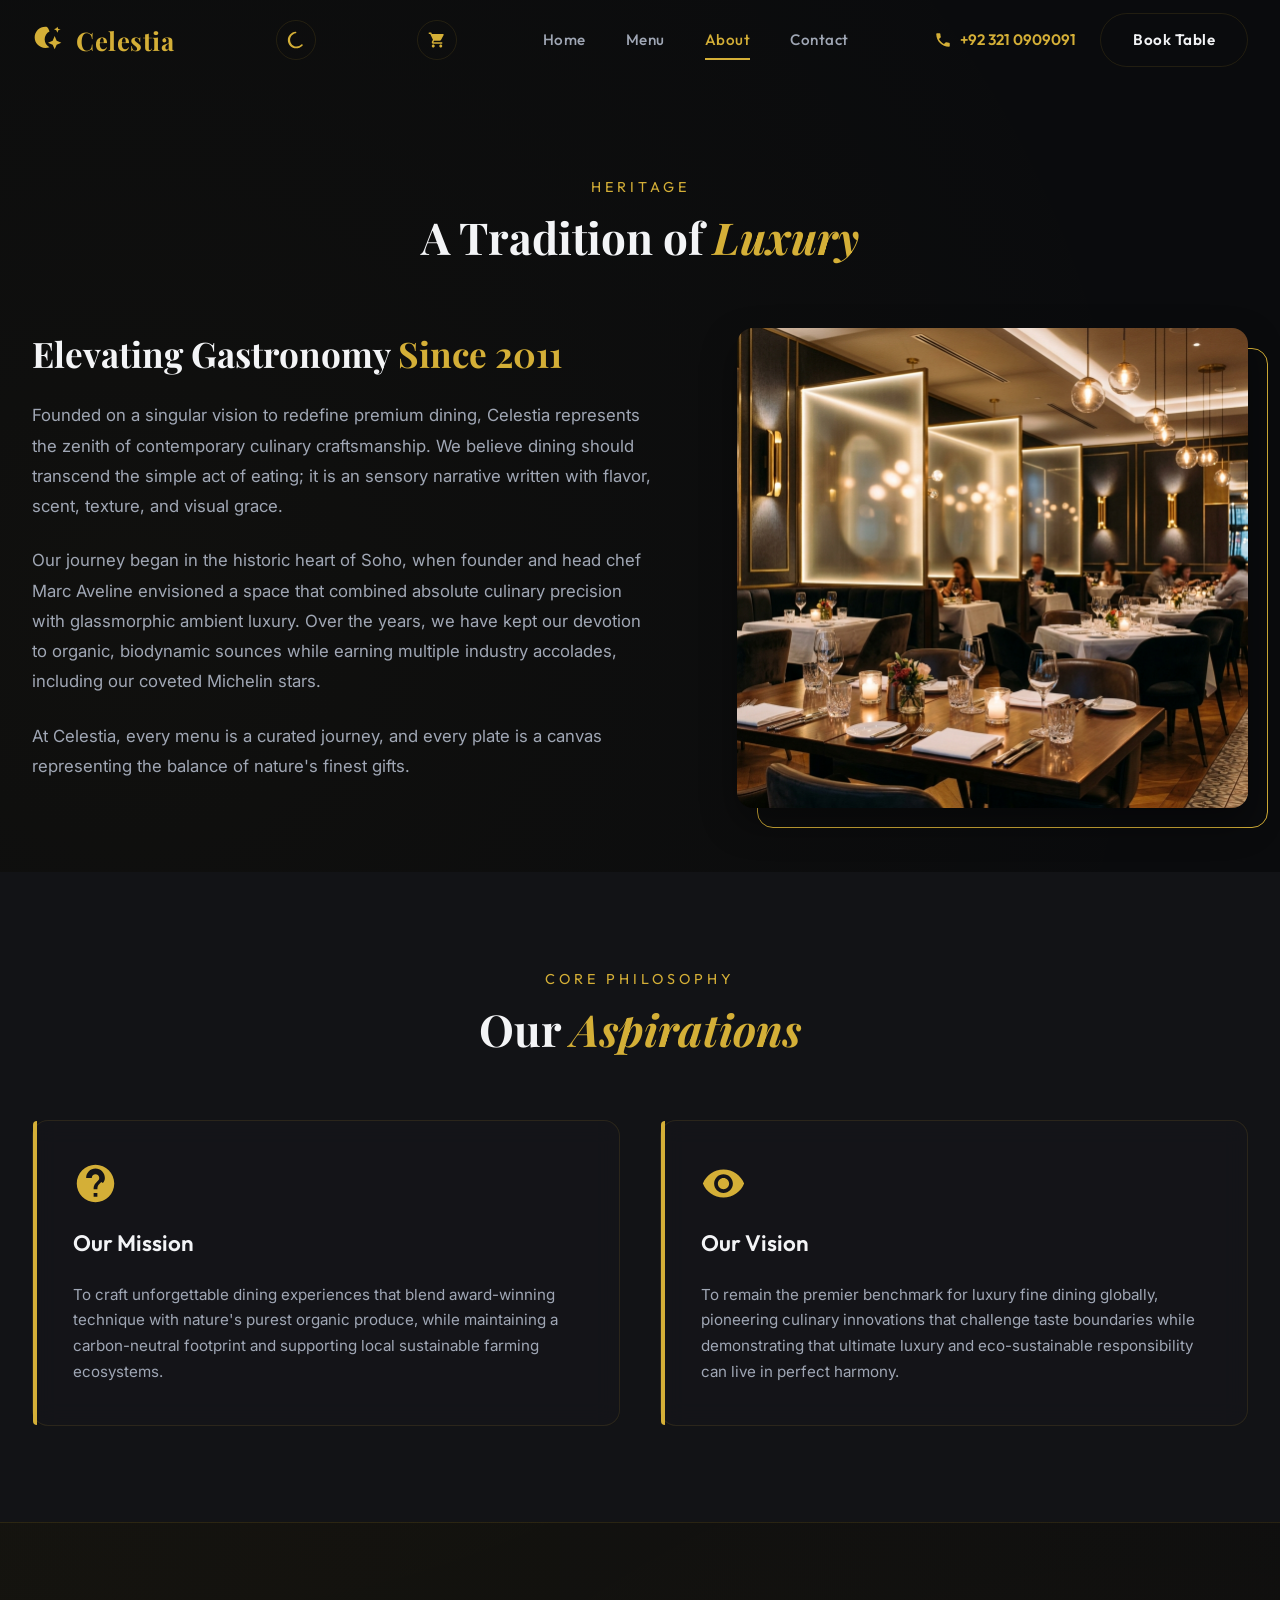
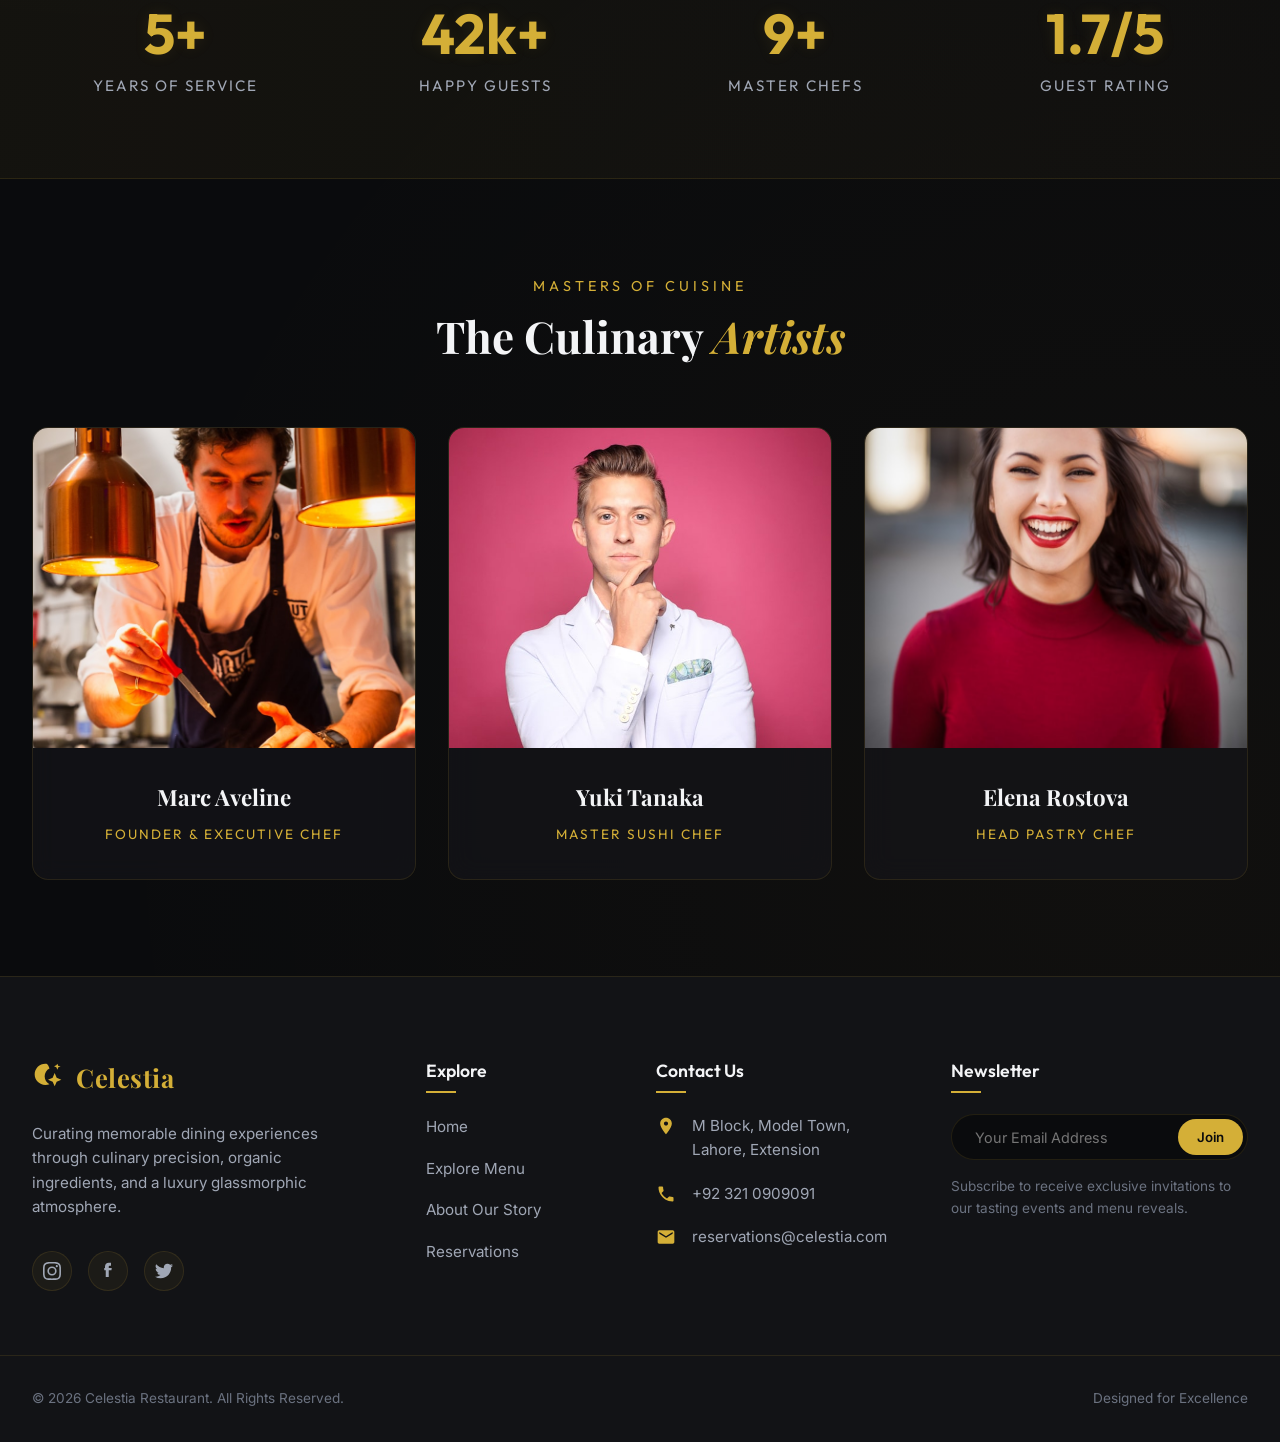
==== commit d994bd27: "Celestia Restaurant" ====
--- a/about.html
+++ b/about.html
@@ -52,6 +52,14 @@
                 <svg class="sun-icon" viewBox="0 0 24 24"><path d="M12 7c-2.76 0-5 2.24-5 5s2.24 5 5 5 5-2.24 5-5-2.24-5-5-5zM2 13h2c.55 0 1-.45 1-1s-.45-1-1-1H2c-.55 0-1 .45-1 1s.45 1 1 1zm18 0h2c.55 0 1-.45 1-1s-.45-1-1-1h-2c-.55 0-1 .45-1 1s.45 1 1 1zM11 2v2c0 .55.45 1 1 1s1-.45 1-1V2c0-.55-.45-1-1-1s-1 .45-1 1zm0 18v2c0 .55.45 1 1 1s1-.45 1-1v-2c0-.55-.45-1-1-1s-1 .45-1 1zM5.99 4.58c-.39-.39-1.03-.39-1.41 0s-.39 1.03 0 1.41l1.06 1.06c.39.39 1.03.39 1.41 0s.39-1.03 0-1.41L5.99 4.58zm12.37 12.37c-.39-.39-1.03-.39-1.41 0s-.39 1.03 0 1.41l1.06 1.06c.39.39 1.03.39 1.41 0s.39-1.03 0-1.41l-1.06-1.06zm1.06-12.37c-.39-.39-1.03-.39-1.41 0l-1.06 1.06c-.39.39-.39 1.03 0 1.41s1.03.39 1.41 0l1.06-1.06c.39-.38.39-1.02 0-1.41zm-12.37 12.37c-.39-.39-1.03-.39-1.41 0l-1.06 1.06c-.39.39-.39 1.03 0 1.41s1.03.39 1.41 0l1.06-1.06c.39-.38.39-1.02 0-1.41z"/></svg>
                 <svg class="moon-icon" viewBox="0 0 24 24"><path d="M12.3 22h-.1c-5.5 0-10-4.5-10-10C2.2 6.8 6.3 2.5 11.5 2c.5-.1 1 .3 1 .8s-.3.9-.8 1c-4.2.7-7.2 4.6-6.7 9 .5 3.9 3.8 7 7.8 7 2.1 0 4.1-.8 5.6-2.3.4-.4 1-.4 1.4 0 .4.4.4 1 0 1.4-2.1 2-5 3.1-7.8 3.1z"/></svg>
             </button>
+
+            <!-- Shopping Cart Button -->
+            <a href="checkout.html" class="header-cart-btn" id="header-cart-btn" aria-label="Shopping Cart">
+                <svg width="20" height="20" viewBox="0 0 24 24" fill="currentColor">
+                    <path d="M7 18c-1.1 0-1.99.9-1.99 2S5.9 22 7 22s2-.9 2-2-.9-2-2-2zM1 2v2h2l3.6 7.59-1.35 2.45c-.16.28-.25.61-.25.96 0 1.1.9 2 2 2h12v-2H7.42c-.14 0-.25-.11-.25-.25l.03-.12.9-1.63h7.45c.75 0 1.41-.41 1.75-1.03l3.58-6.49c.08-.14.12-.31.12-.48 0-.55-.45-1-1-1H5.21l-.94-2H1zm16 16c-1.1 0-1.99.9-1.99 2s.9 2 1.99 2 2-.9 2-2-.9-2-2-2z"/>
+                </svg>
+                <span class="cart-count-badge" id="cart-badge-count">0</span>
+            </a>
 
             <!-- Mobile Navigation Trigger -->
             <div class="hamburger" id="nav-toggle" aria-label="Toggle Navigation">
--- a/css/styles.css
+++ b/css/styles.css
@@ -789,3 +789,62 @@
     display: none;
 }
 
+/* Shopping Cart Header Button */
+.header-cart-btn {
+    position: relative;
+    display: flex;
+    align-items: center;
+    justify-content: center;
+    width: 40px;
+    height: 40px;
+    background: transparent;
+    border: 1px solid var(--border-subtle);
+    border-radius: 50%;
+    color: var(--primary);
+    cursor: pointer;
+    transition: var(--transition-quick);
+    margin-left: 1rem;
+    flex-shrink: 0;
+}
+
+.header-cart-btn:hover {
+    border-color: var(--primary);
+    background: rgba(212, 175, 55, 0.06);
+    transform: scale(1.05);
+}
+
+.header-cart-btn svg {
+    width: 18px;
+    height: 18px;
+}
+
+/* Cart badge count */
+.cart-count-badge {
+    position: absolute;
+    top: -5px;
+    right: -5px;
+    background: var(--primary);
+    color: #0a0b0d;
+    font-family: var(--font-ui);
+    font-size: 0.65rem;
+    font-weight: 700;
+    min-width: 18px;
+    height: 18px;
+    border-radius: 50%;
+    display: none; /* Injected dynamically by main.js */
+    align-items: center;
+    justify-content: center;
+    border: 2px solid var(--bg-primary);
+    box-shadow: 0 0 10px rgba(0, 0, 0, 0.3);
+    animation: badgePop 0.3s cubic-bezier(0.175, 0.885, 0.32, 1.275) forwards;
+}
+
+html.light-theme .cart-count-badge {
+    border-color: #ffffff;
+}
+
+@keyframes badgePop {
+    from { transform: scale(0.5); opacity: 0; }
+    to { transform: scale(1); opacity: 1; }
+}
+
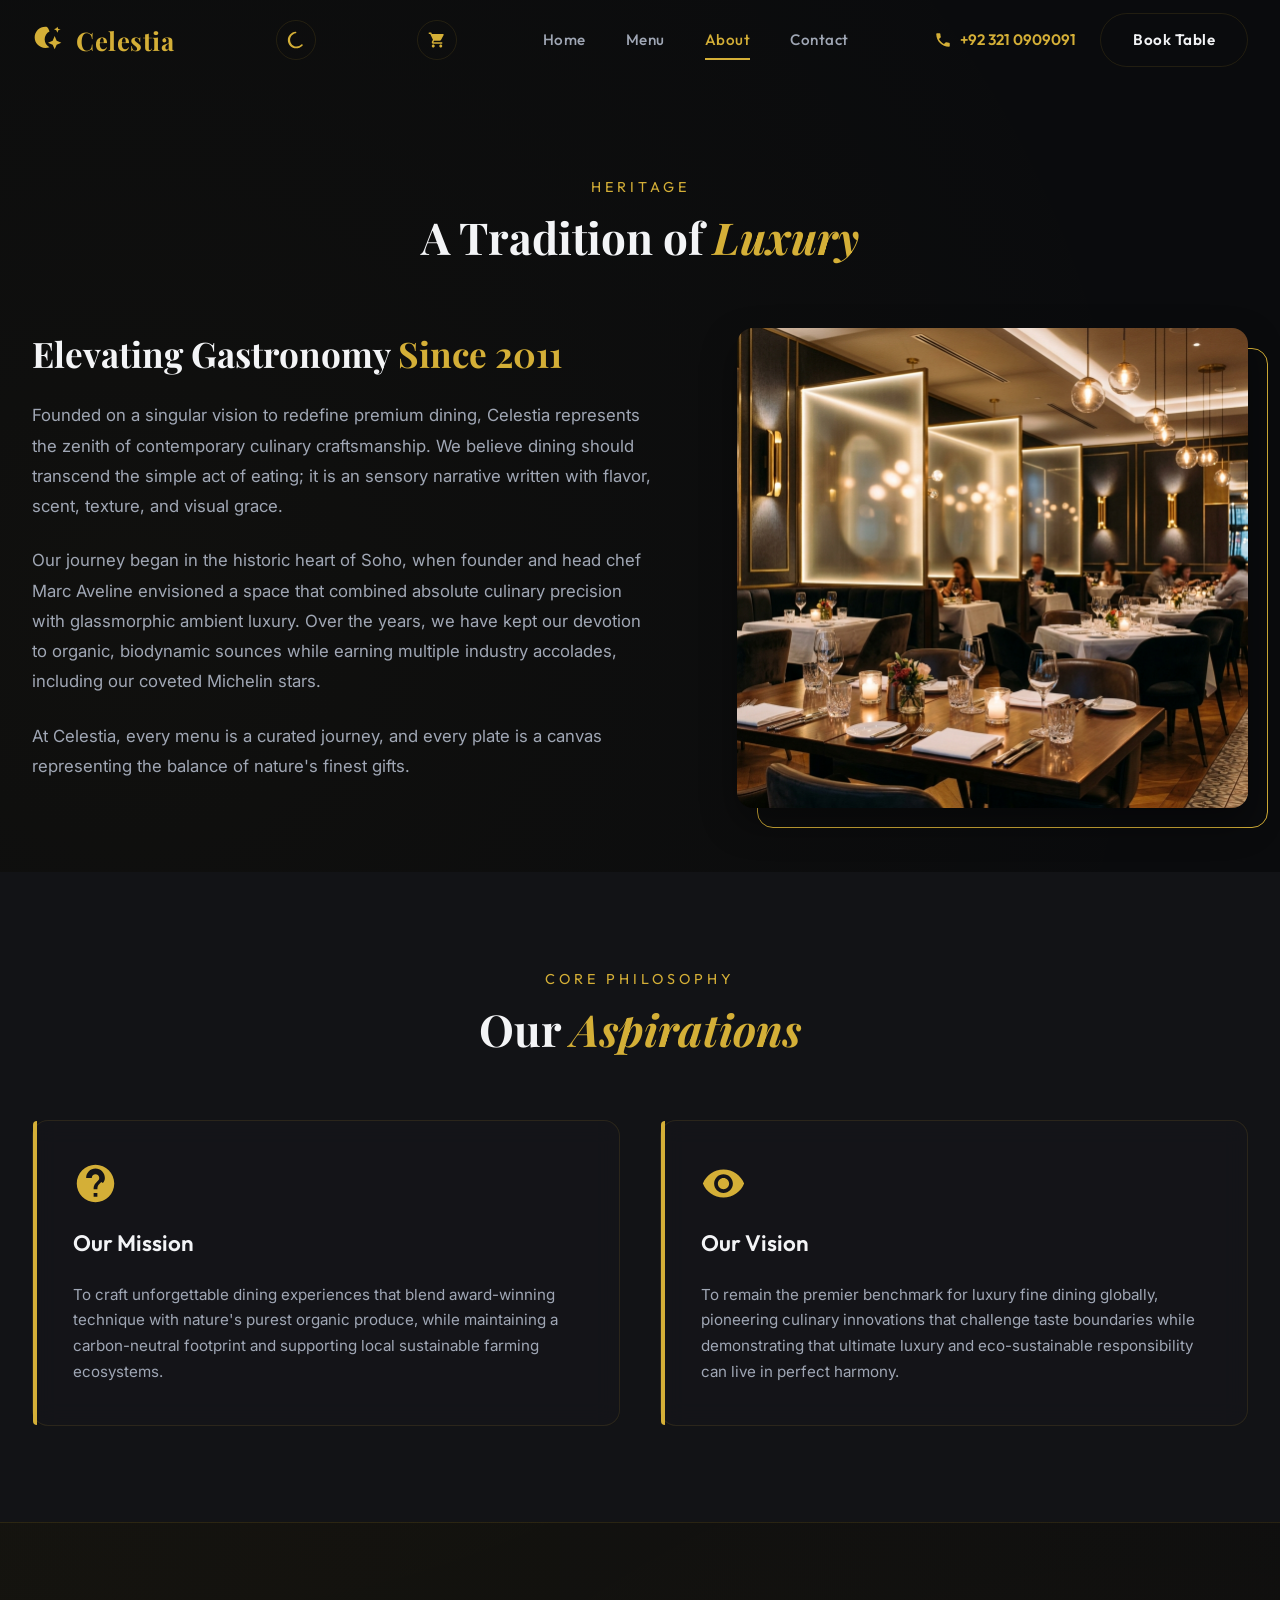
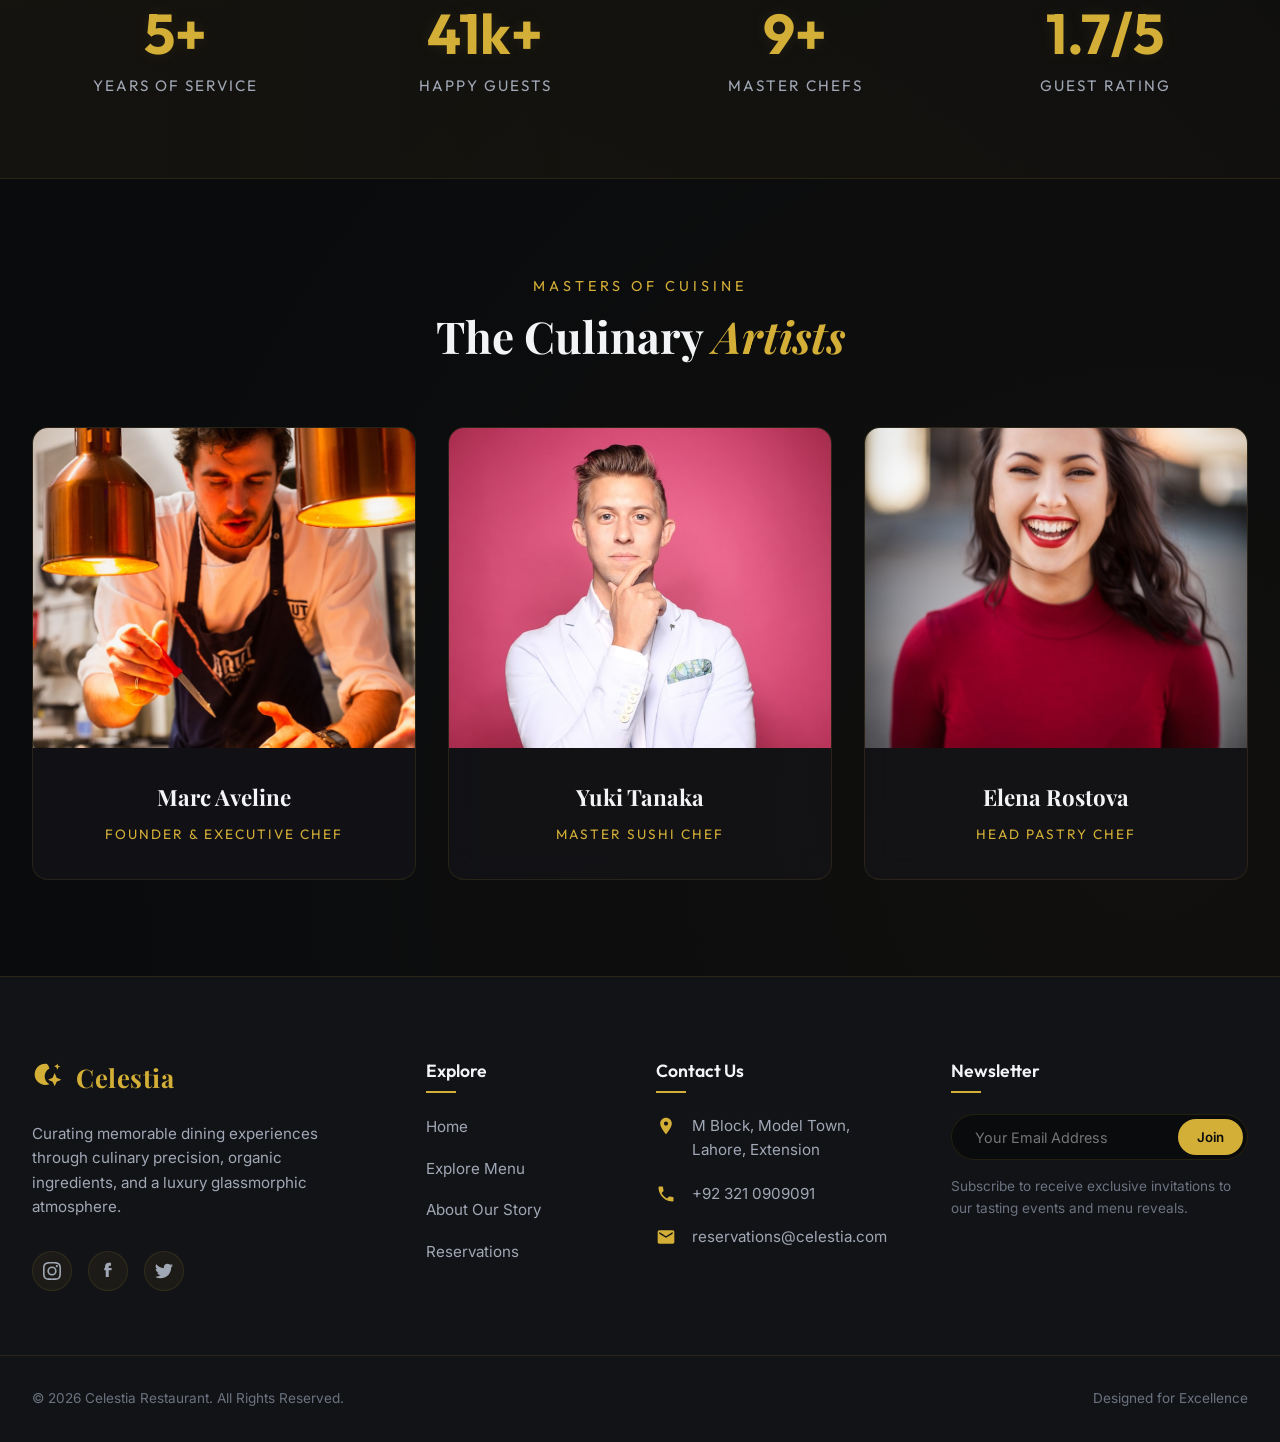
==== commit d314ac35: "Add cache-busters to scripts to bypass browser caching" ====
--- a/about.html
+++ b/about.html
@@ -314,7 +314,7 @@
     </footer>
 
     <!-- JavaScripts -->
-    <script src="js/main.js"></script>
+    <script src="js/main.js?v=1.2"></script>
     <script>
         // Page-specific inline script for Count-Up Statistics
         document.addEventListener('DOMContentLoaded', () => {
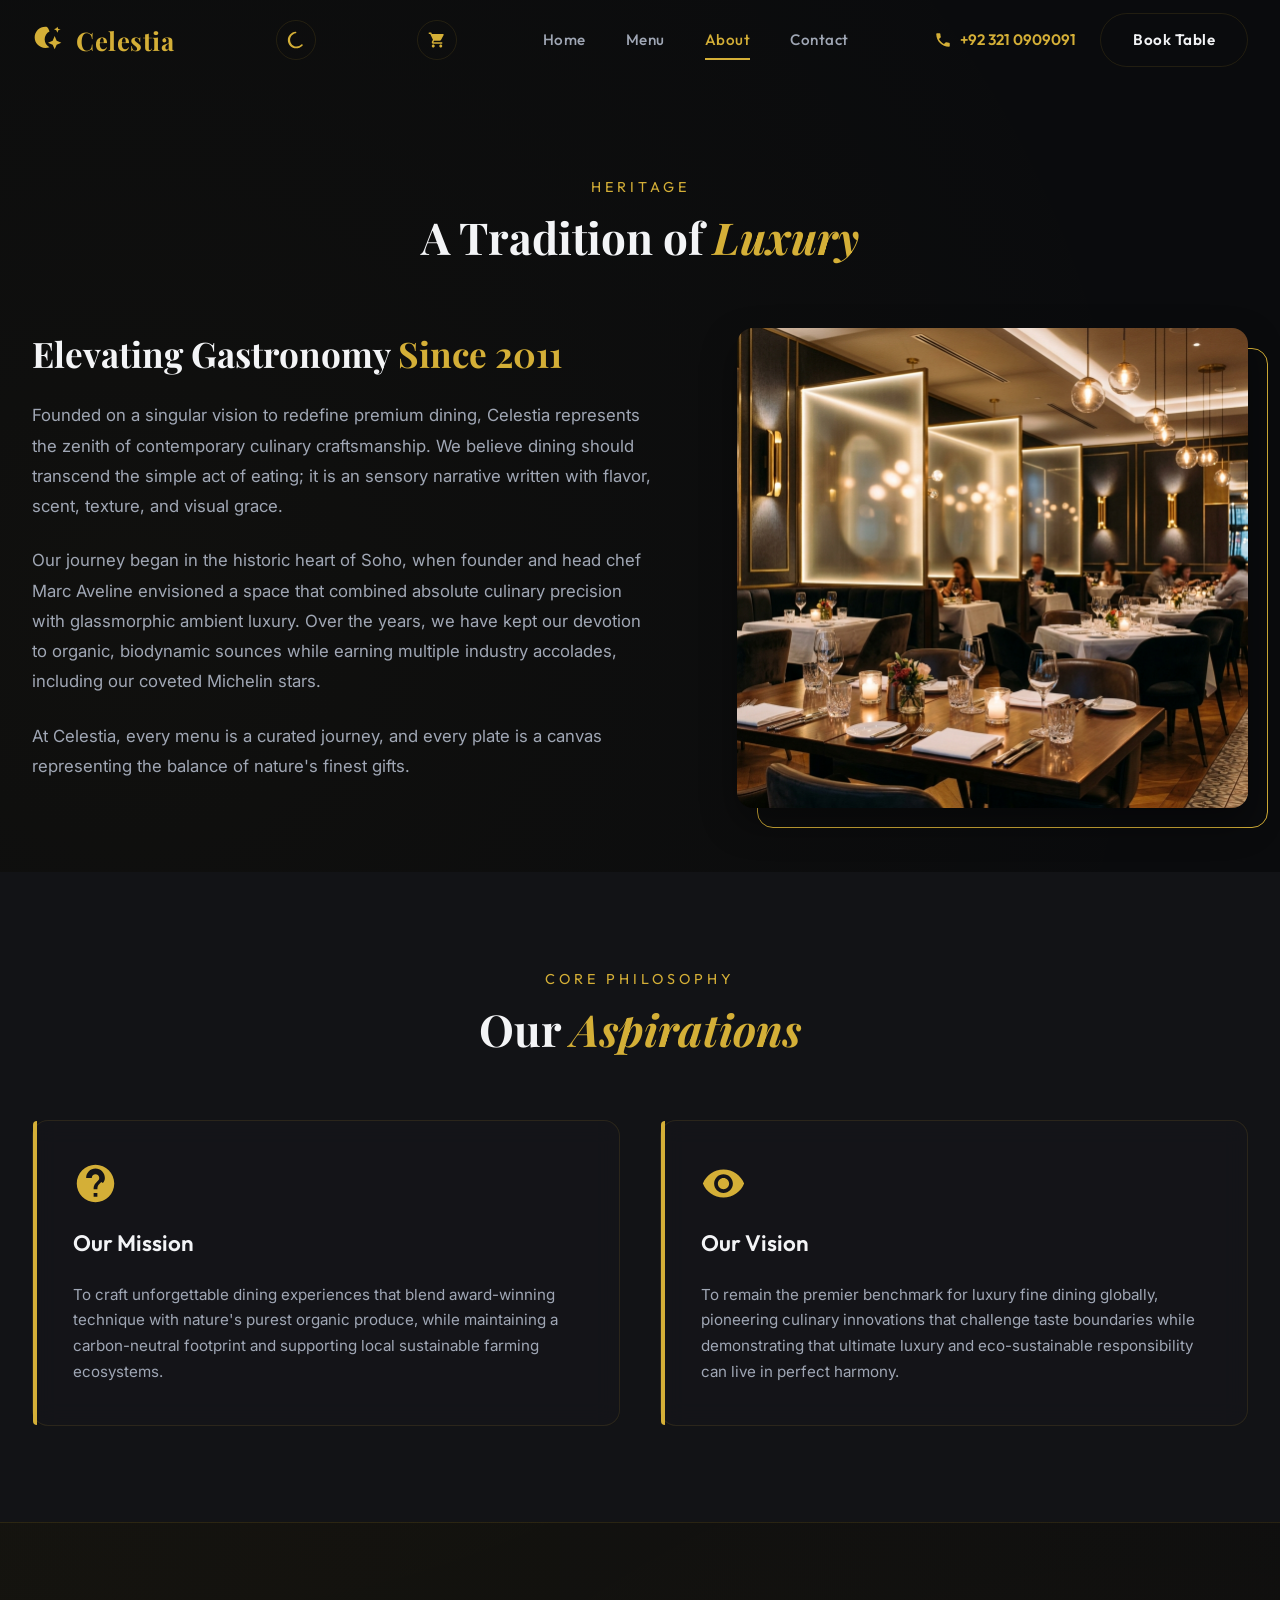
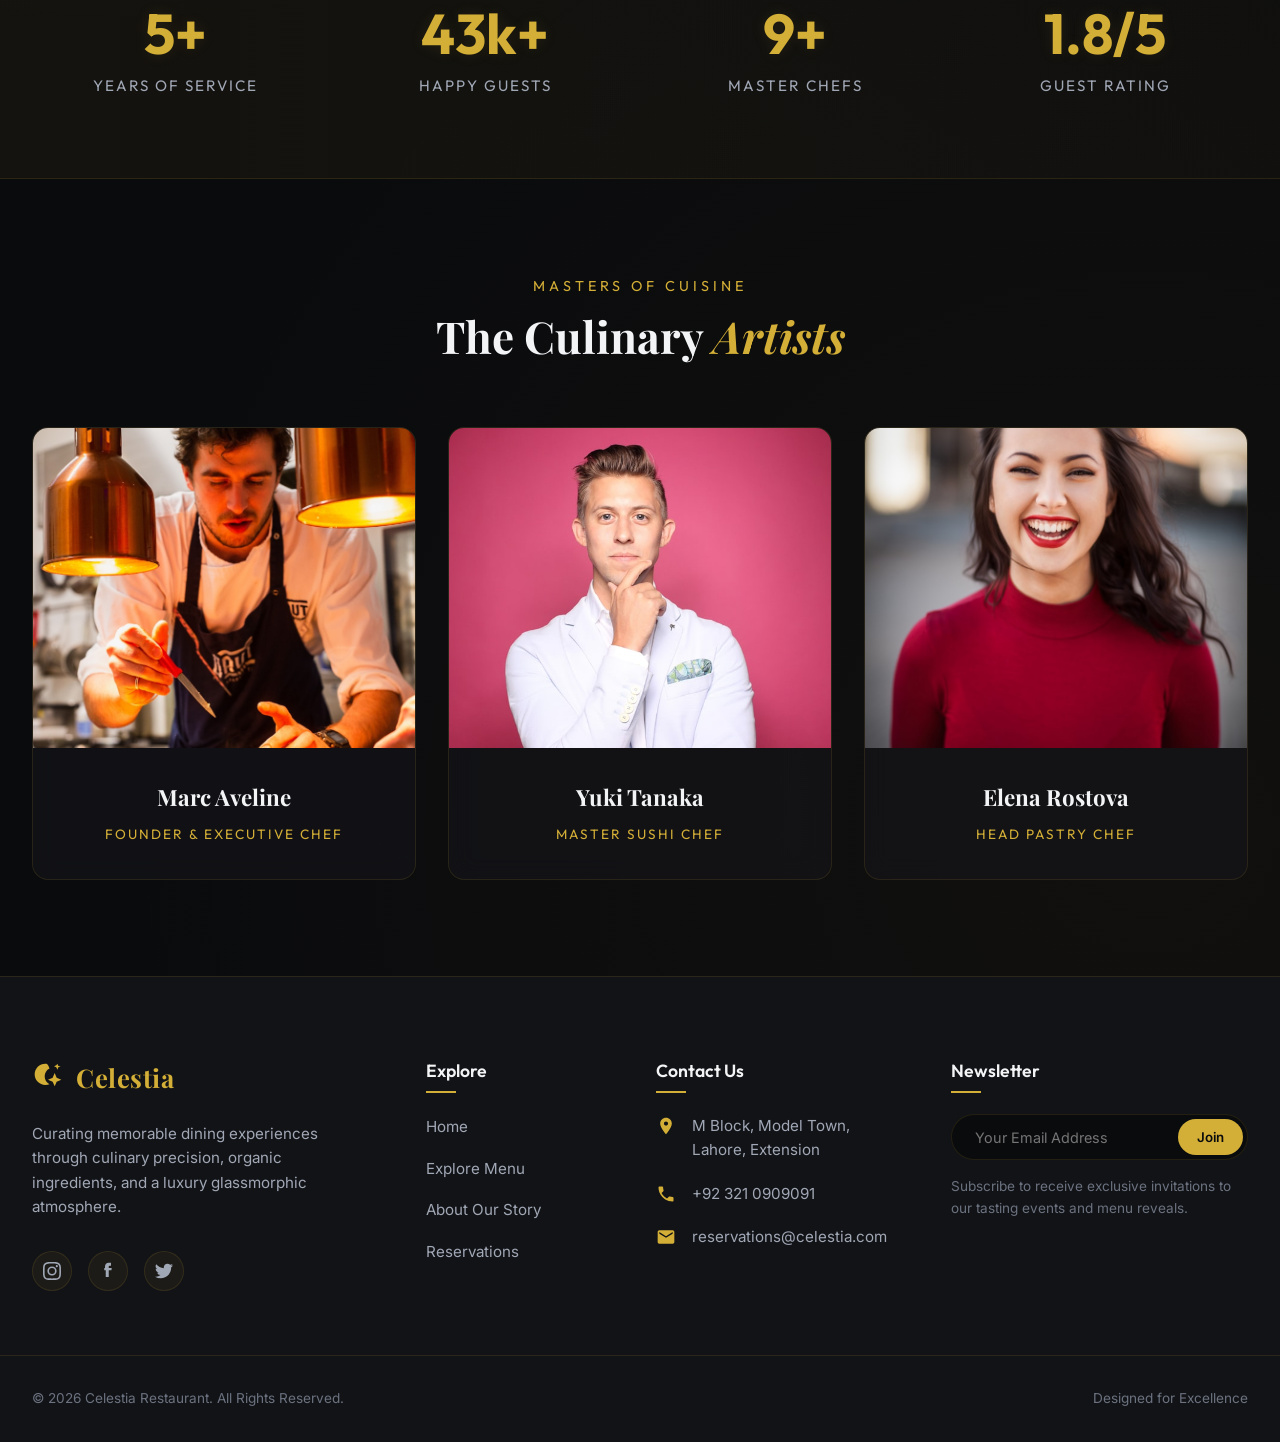
==== commit 97fdc5a9: "Add ?v=1.3 query parameters to CSS links in all HTML files to resolve browser caching layout issues" ====
--- a/about.html
+++ b/about.html
@@ -14,8 +14,8 @@
     <!-- Favicon -->
     <link rel="icon" type="image/svg+xml" href="data:image/svg+xml,<svg xmlns='http://www.w3.org/2000/svg' viewBox='0 0 24 24' fill='%23d4af37'><path d='M10 2c-4.42 0-8 3.58-8 8s3.58 8 8 8c1.1 0 2.15-.22 3.11-.62-2.18-1.07-3.61-3.35-3.61-5.88 0-2.53 1.43-4.81 3.61-5.88C12.15 2.22 11.1 2 10 2z'/><path d='M17 9l1.5 3.5L22 14l-3.5 1.5L17 19l-1.5-3.5L12 14l3.5-1.5L17 9z'/><path d='M19 2l.75 1.75L21.5 4l-1.75.75L19 6.5l-.75-1.75L16.5 4l1.75-.75L19 2z'/></svg>">
     <!-- Stylesheets -->
-    <link rel="stylesheet" href="css/styles.css">
-    <link rel="stylesheet" href="css/about.css">
+    <link rel="stylesheet" href="css/styles.css?v=1.3">
+    <link rel="stylesheet" href="css/about.css?v=1.3">
 </head>
 <body>
 
--- a/css/styles.css
+++ b/css/styles.css
@@ -848,3 +848,48 @@
     to { transform: scale(1); opacity: 1; }
 }
 
+/* Global utility classes */
+.hide {
+    display: none !important;
+}
+
+/* Form success notification toaster */
+.toast-notification {
+    position: fixed;
+    bottom: -80px;
+    right: 2rem;
+    background: var(--bg-glass);
+    border: 1px solid #28a745;
+    color: var(--text-primary);
+    padding: 1.25rem 2rem;
+    border-radius: 12px;
+    box-shadow: 0 15px 35px rgba(0, 0, 0, 0.5);
+    display: flex;
+    align-items: center;
+    gap: 1rem;
+    z-index: 2000;
+    transition: bottom 0.5s cubic-bezier(0.175, 0.885, 0.32, 1.275);
+}
+
+.toast-notification.active {
+    bottom: 2rem;
+}
+
+.toast-icon {
+    width: 24px;
+    height: 24px;
+    fill: #28a745;
+}
+
+.toast-text h4 {
+    font-family: var(--font-ui);
+    font-size: 1rem;
+    font-weight: 600;
+}
+
+.toast-text p {
+    font-size: 0.85rem;
+    color: var(--text-secondary);
+}
+
+
